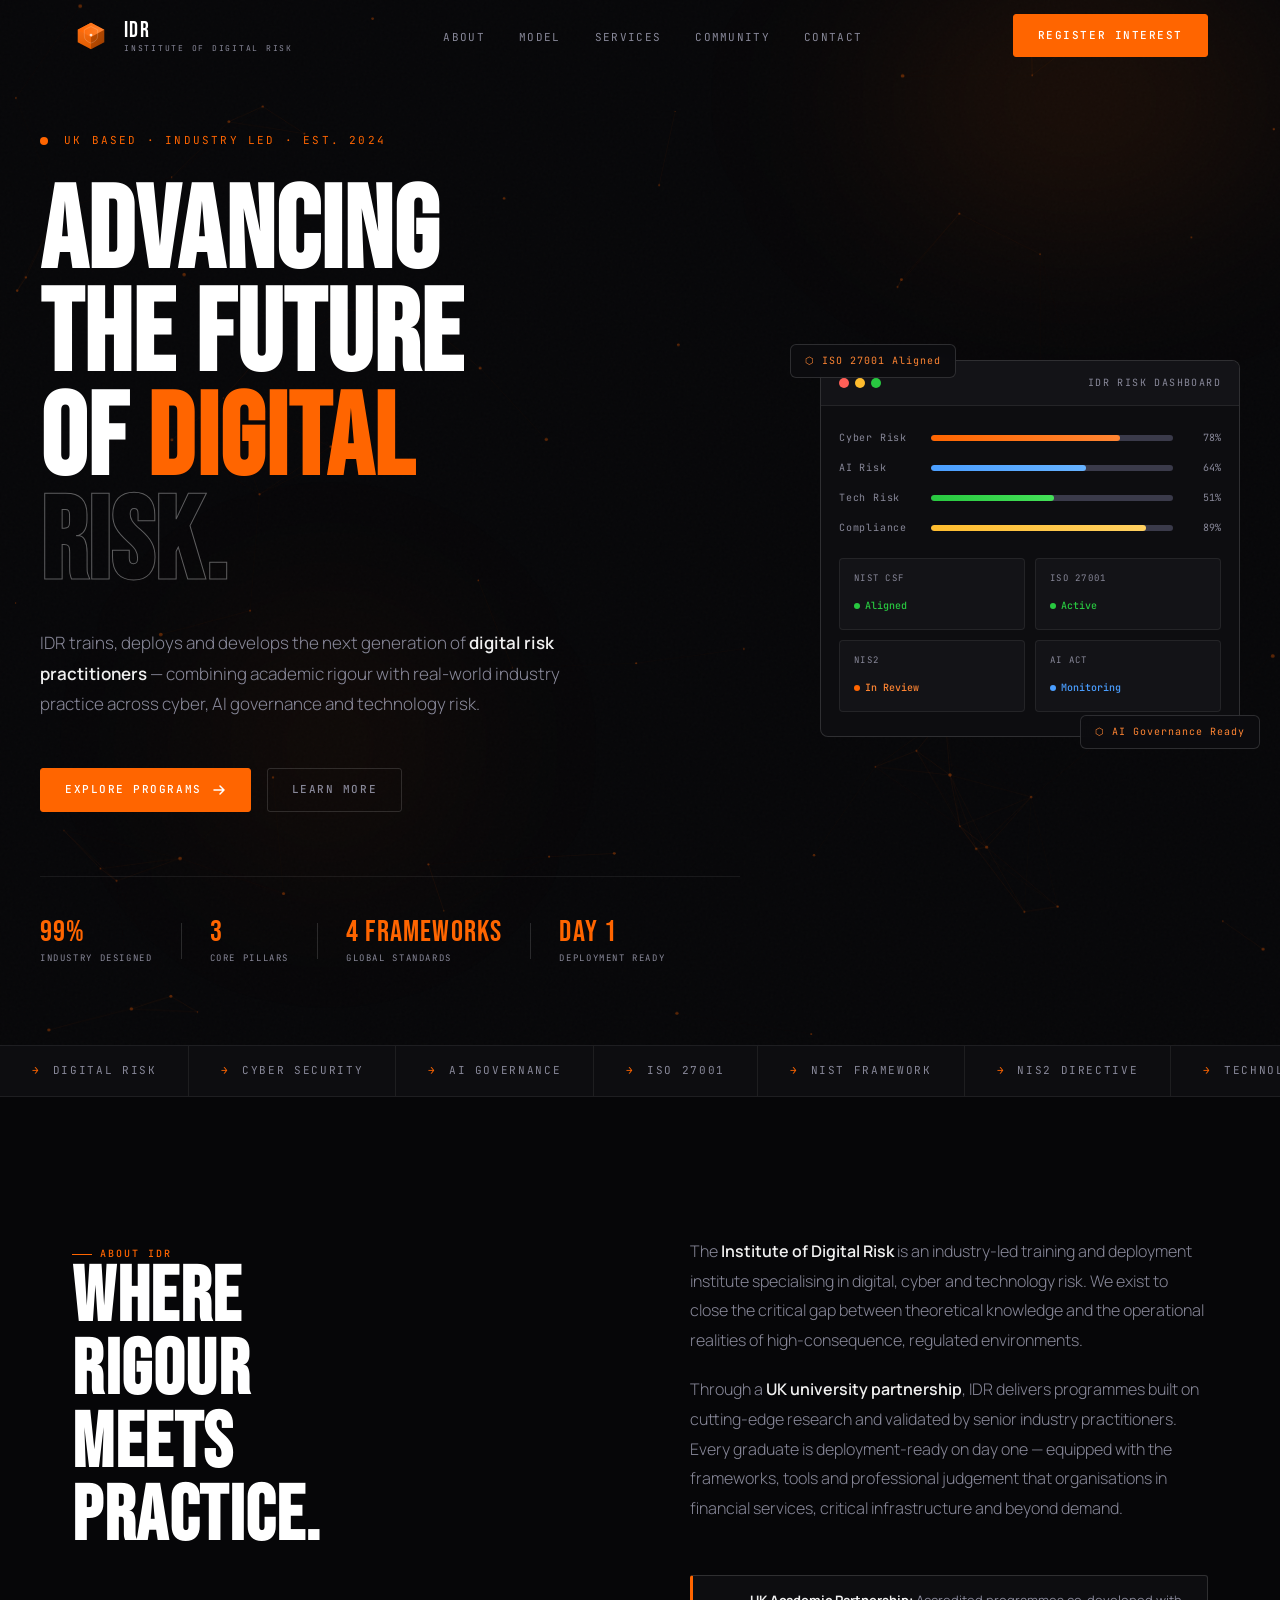
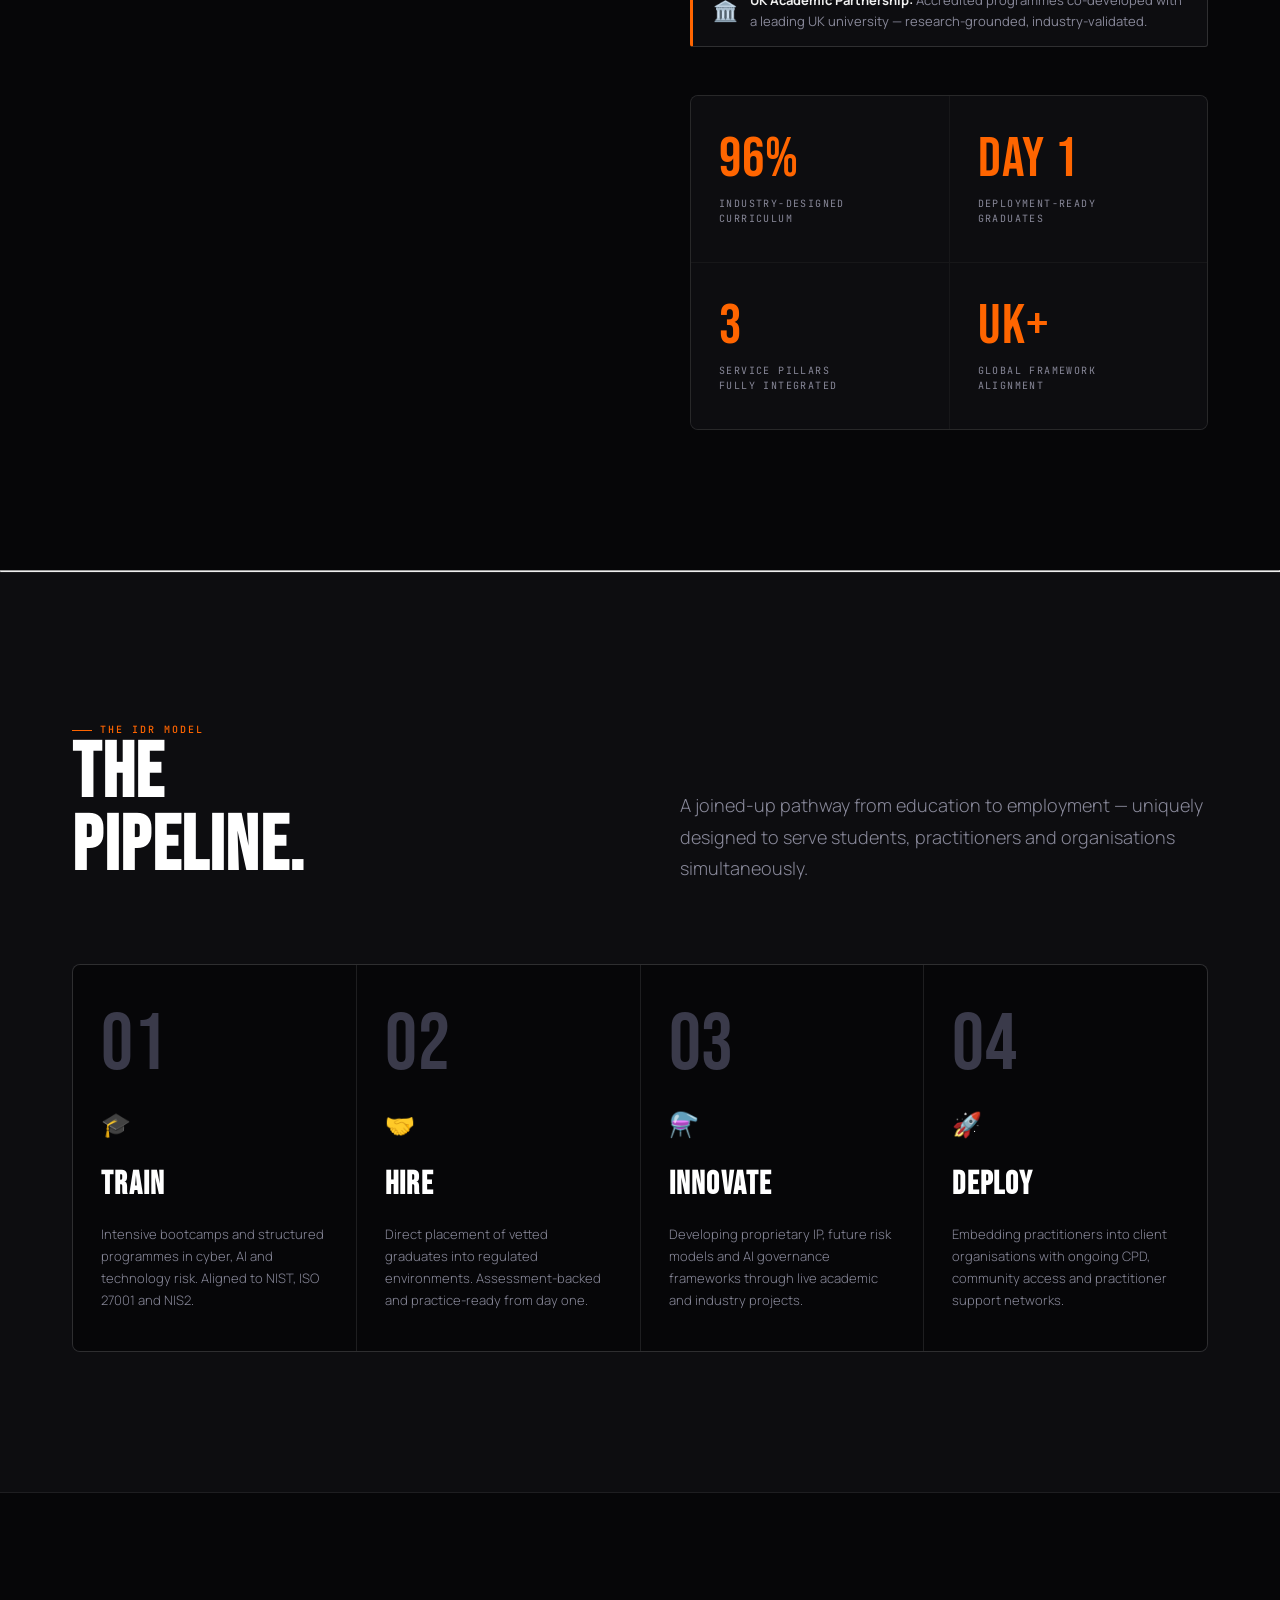
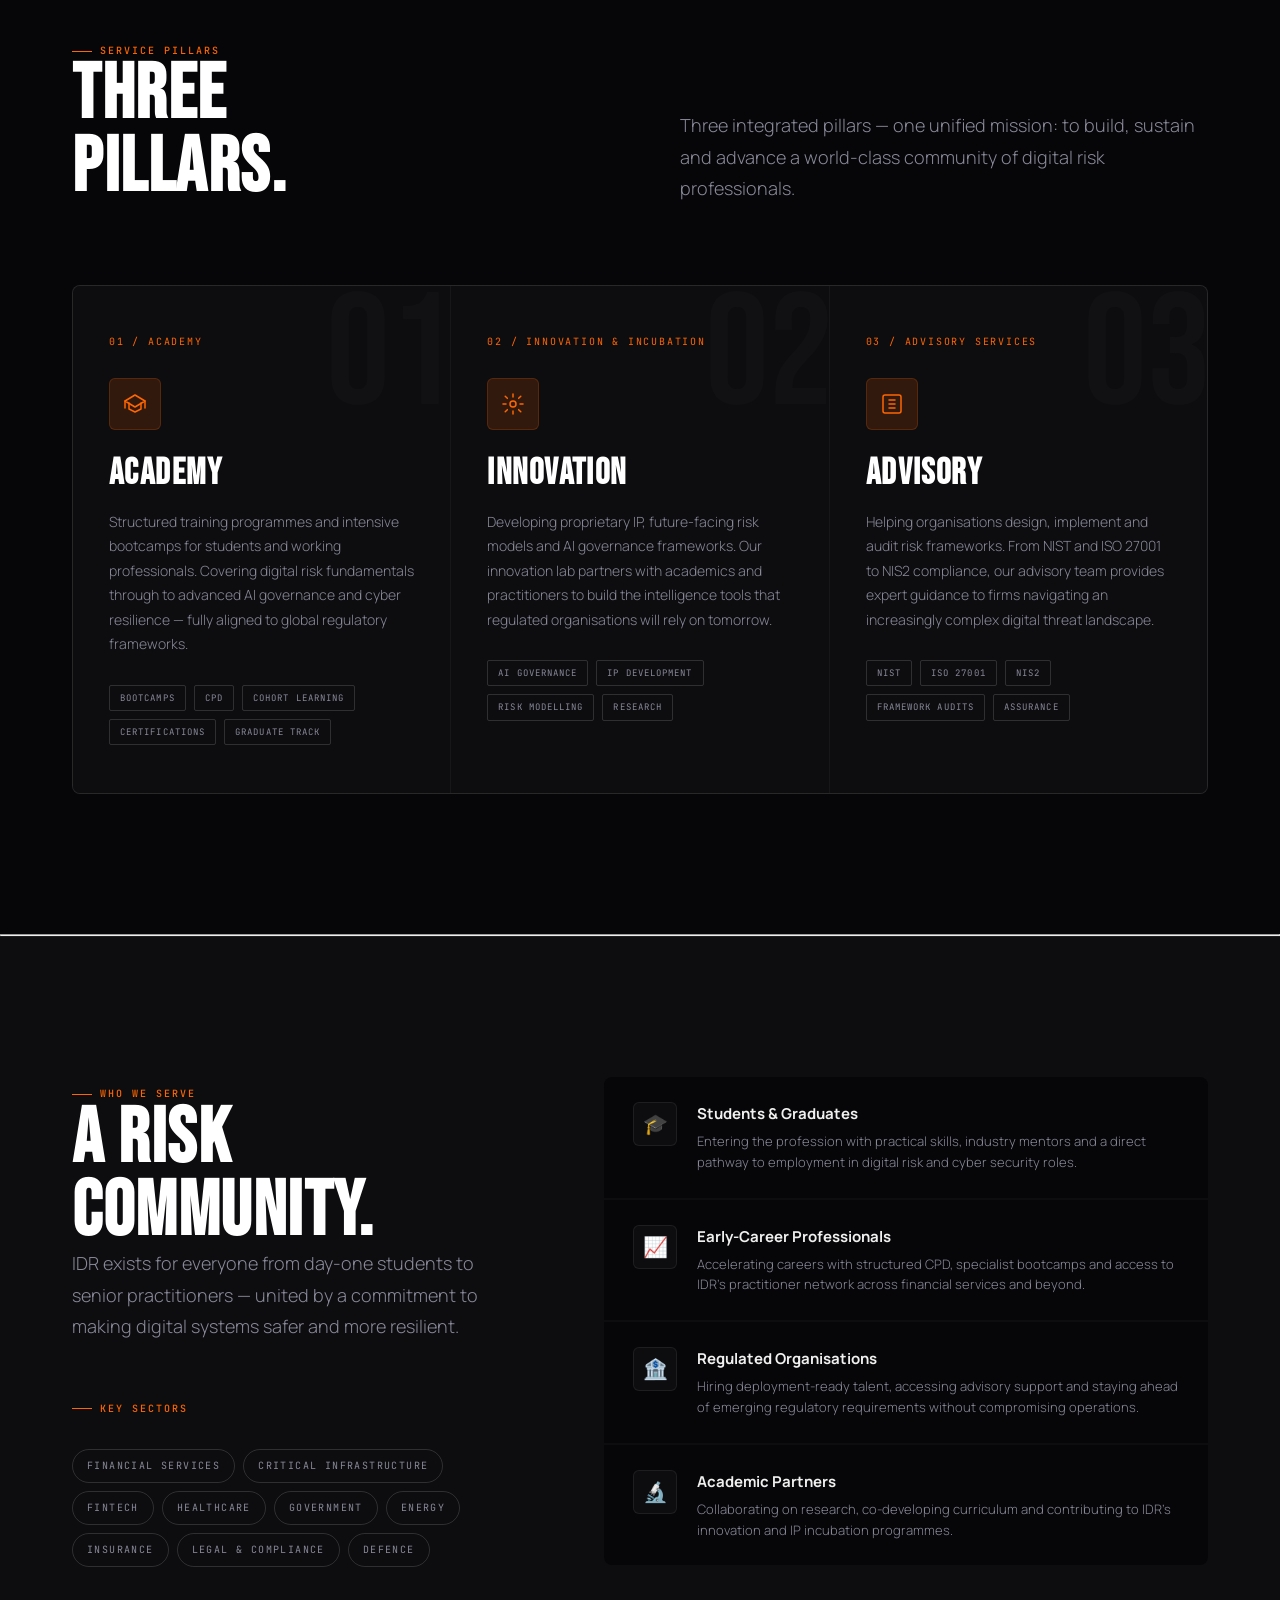
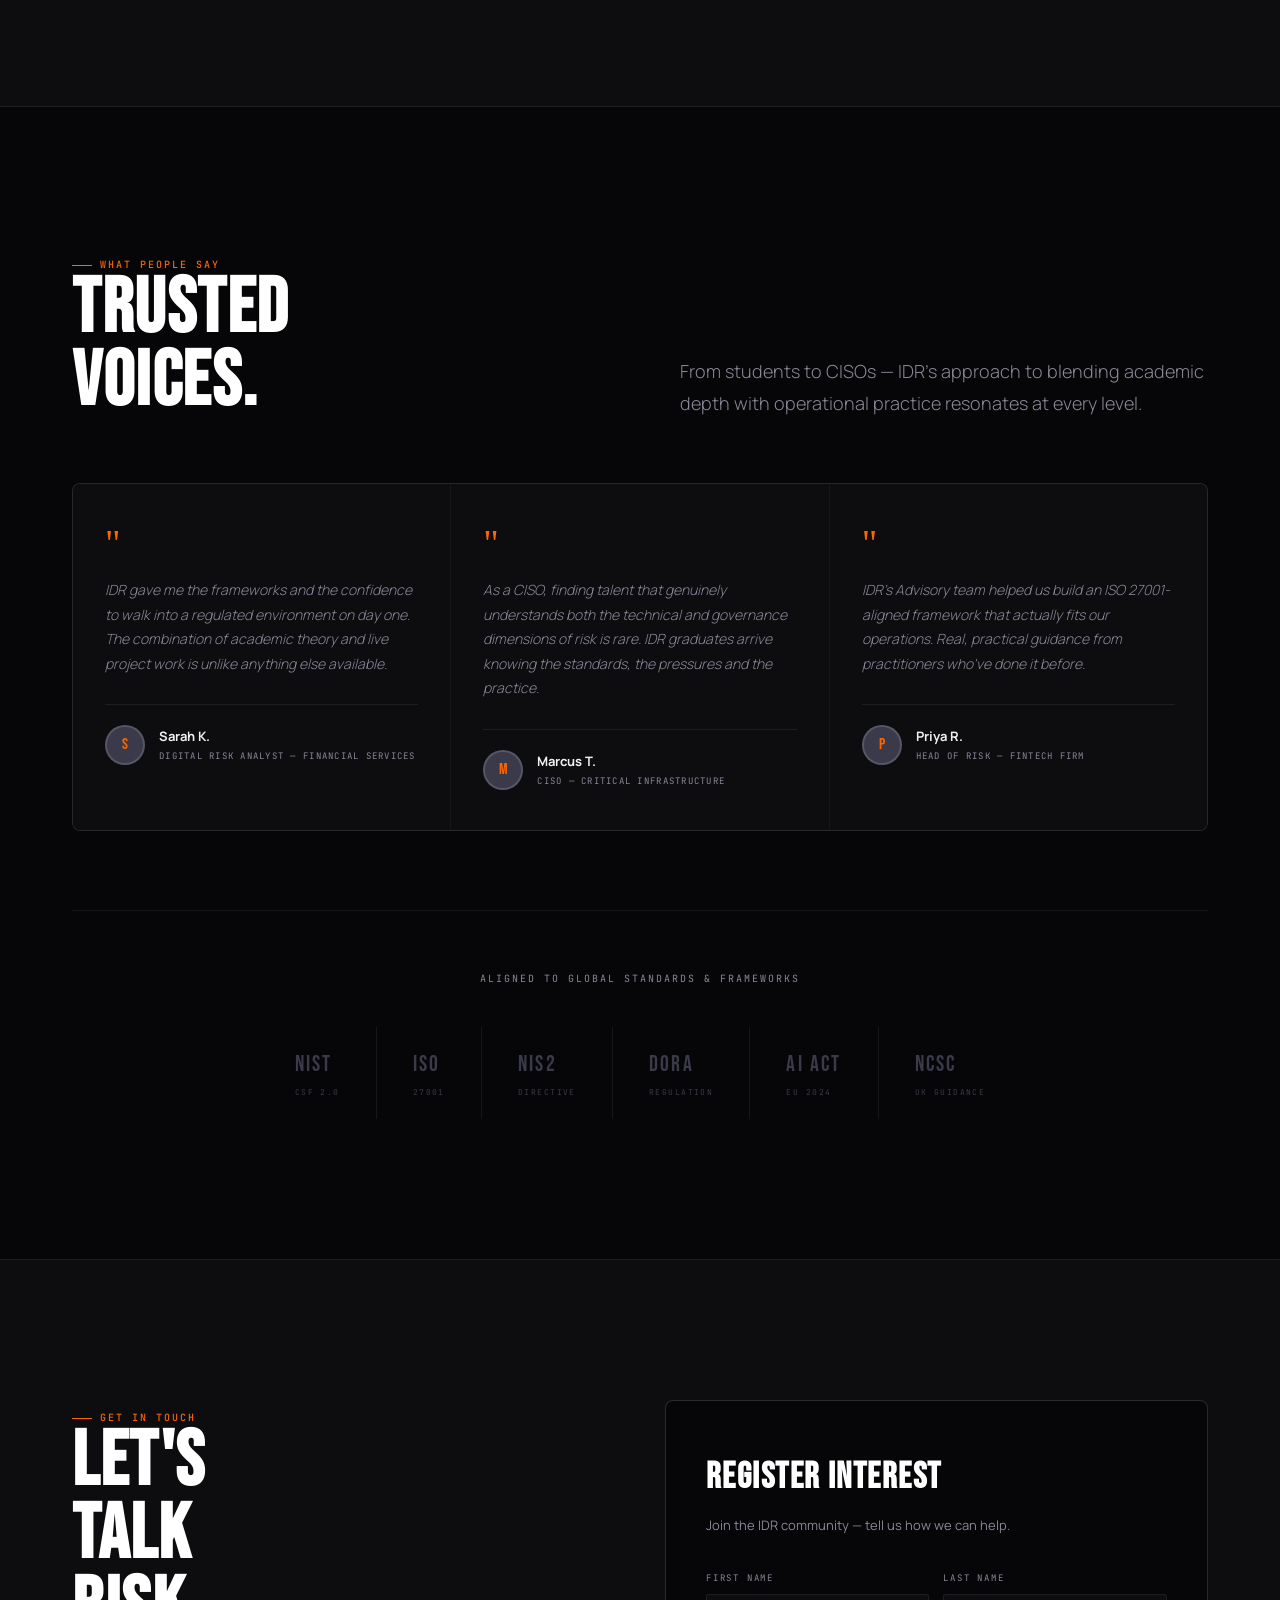
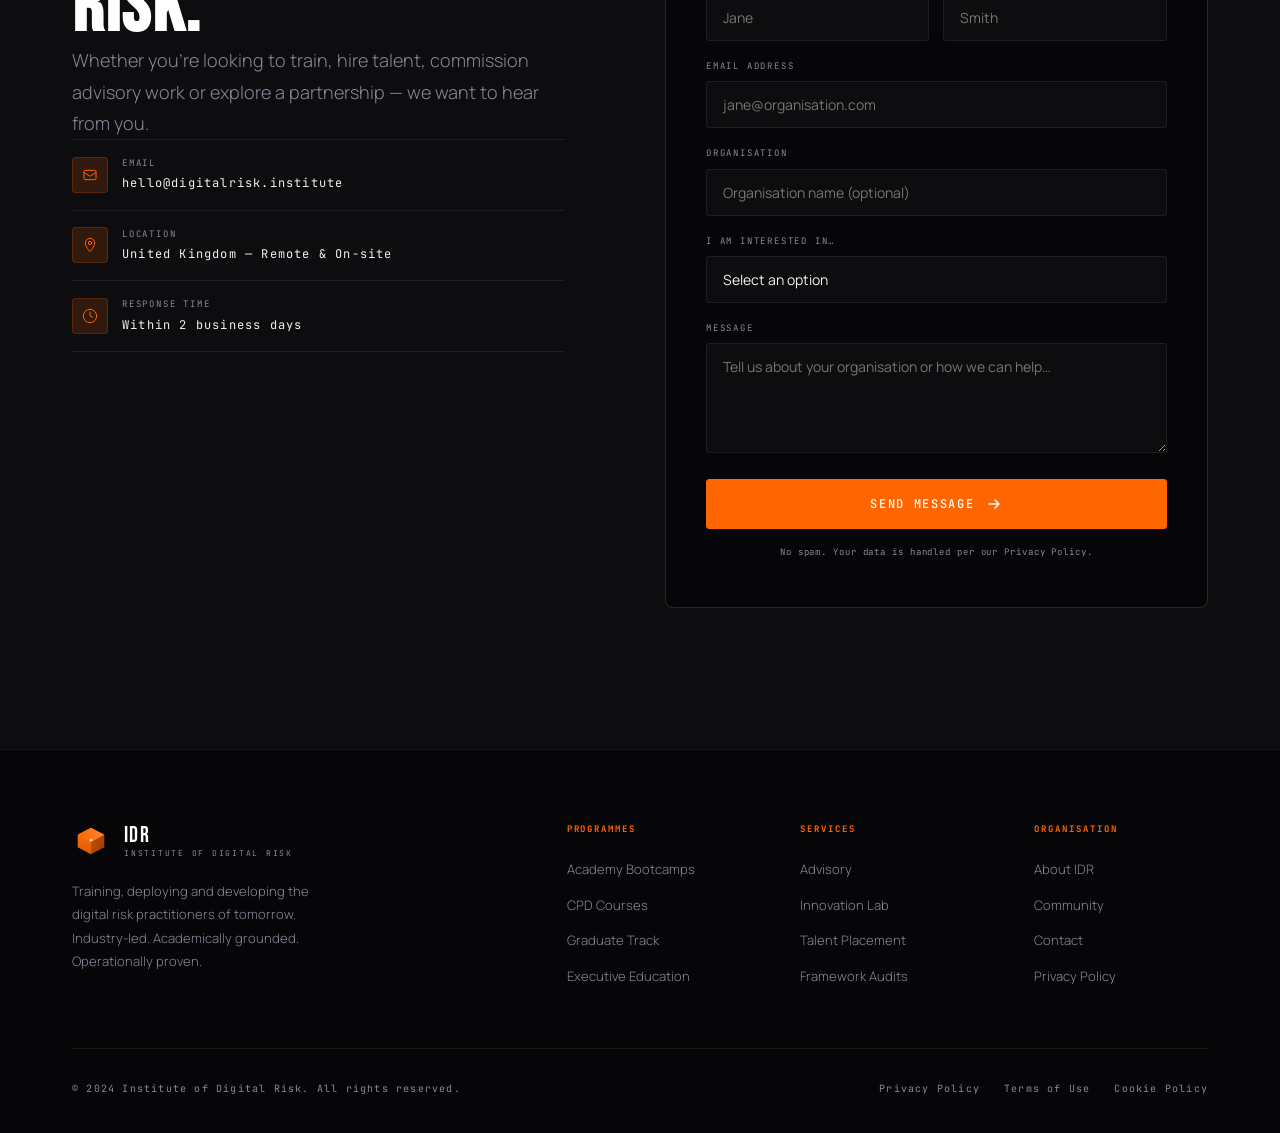
==== index.html @ ba5369f7 "modular product" ====
<!DOCTYPE html>
<html lang="en">
<head>
  <meta charset="UTF-8"/>
  <meta name="viewport" content="width=device-width, initial-scale=1.0"/>
  <meta name="description" content="Institute of Digital Risk — training, deploying and developing the next generation of digital risk practitioners across cyber, AI and technology risk."/>

  <!-- Favicons -->
  <link rel="icon" type="image/x-icon" href="/images/favicon.ico"/>
  <link rel="icon" type="image/png" sizes="32x32" href="/images/favicon-32.png"/>
  <link rel="apple-touch-icon" sizes="256x256" href="/images/favicon-256.png"/>
  <meta name="theme-color" content="#ff6500"/>

  <title>Institute of Digital Risk | IDR</title>

  <!-- Fonts -->
  <link rel="preconnect" href="https://fonts.googleapis.com"/>
  <link rel="preconnect" href="https://fonts.gstatic.com" crossorigin/>
  <link href="https://fonts.googleapis.com/css2?family=Bebas+Neue&family=Manrope:wght@300;400;500;600;700;800&family=JetBrains+Mono:wght@400;500&display=swap" rel="stylesheet"/>

  <!-- Stylesheet -->
  <link rel="stylesheet" href="/css/style.css"/>
</head>

<body>

  <!-- Custom cursor -->
  <div id="cursor" aria-hidden="true"></div>
  <div id="cursor-ring" aria-hidden="true"></div>

  <!-- ============================================================
       NAVIGATION
  ============================================================ -->
  <nav id="navbar" role="navigation" aria-label="Main navigation">
    <div class="wrap nav-inner">

      <a href="#hero" class="nav-logo" aria-label="IDR Home">
        <div class="nav-logo-mark">
          <svg viewBox="0 0 80 80" fill="none" xmlns="http://www.w3.org/2000/svg" aria-hidden="true">
            <defs>
              <linearGradient id="lg1" x1="0" y1="0" x2="1" y2="0">
                <stop offset="0%" stop-color="#ff6500"/><stop offset="100%" stop-color="#ff8533"/>
              </linearGradient>
              <linearGradient id="lg2" x1="0" y1="0" x2="1" y2="1">
                <stop offset="0%" stop-color="#cc5200"/><stop offset="100%" stop-color="#993d00"/>
              </linearGradient>
              <linearGradient id="lg3" x1="0" y1="0" x2="0" y2="1">
                <stop offset="0%" stop-color="#ff7219"/><stop offset="100%" stop-color="#e05c00"/>
              </linearGradient>
            </defs>
            <polygon points="40,12 12,27 12,53 40,68 40,42" fill="url(#lg3)"/>
            <polygon points="40,12 68,27 68,53 40,68 40,42" fill="url(#lg2)"/>
            <polygon points="40,12 12,27 40,42 68,27" fill="url(#lg1)"/>
            <path d="M40 20 L54 27 L54 40 Q54 50 40 55 Q26 50 26 40 L26 27 Z" fill="none" stroke="rgba(255,255,255,0.25)" stroke-width="1.5"/>
            <circle cx="40" cy="38" r="3" fill="white" opacity="0.8"/>
          </svg>
        </div>
        <div class="nav-logo-text">
          <span class="logo-abbr">IDR</span>
          <span class="logo-full">Institute of Digital Risk</span>
        </div>
      </a>

      <ul class="nav-links" role="list">
        <li><a href="#about"     class="nav-link">About</a></li>
        <li><a href="#pipeline"  class="nav-link">Model</a></li>
        <li><a href="#services"  class="nav-link">Services</a></li>
        <li><a href="#community" class="nav-link">Community</a></li>
        <li><a href="#contact"   class="nav-link">Contact</a></li>
      </ul>

      <div class="nav-cta-wrap">
        <a href="#contact" class="btn btn-primary">Register Interest</a>
      </div>

      <button class="hamburger" id="hamburger" aria-label="Toggle menu" aria-expanded="false">
        <span></span><span></span><span></span>
      </button>
    </div>
  </nav>

  <!-- Mobile nav -->
  <nav class="mobile-nav" id="mobileNav" aria-label="Mobile navigation">
    <a href="#about"     class="mobile-nav-link" data-mobile-link>About</a>
    <a href="#pipeline"  class="mobile-nav-link" data-mobile-link>Model</a>
    <a href="#services"  class="mobile-nav-link" data-mobile-link>Services</a>
    <a href="#community" class="mobile-nav-link" data-mobile-link>Community</a>
    <a href="#contact"   class="mobile-nav-link" data-mobile-link>Contact</a>
    <div class="mobile-nav-bottom">
      <a href="#contact" class="btn btn-primary" data-mobile-link>Register Interest →</a>
    </div>
  </nav>

  <!-- ============================================================
       MAIN CONTENT
  ============================================================ -->
  <main>

    <!-- HERO -->
    <section id="hero" aria-label="Hero">
      <canvas id="hero-canvas" aria-hidden="true"></canvas>
      <div class="hero-glow hero-glow-1" aria-hidden="true"></div>
      <div class="hero-glow hero-glow-2" aria-hidden="true"></div>

      <div class="wrap hero-inner">

        <div class="hero-copy">
          <div class="hero-eyebrow">
            <span class="eyebrow-dot" aria-hidden="true"></span>
            <span class="eyebrow-text">UK Based · Industry Led · Est. 2024</span>
          </div>

          <h1 class="hero-headline">
            <span id="scramble-text">ADVANCING</span><br/>
            THE FUTURE<br/>
            OF <span class="accent">DIGITAL</span><br/>
            <span class="outline">RISK.</span>
          </h1>

          <p class="hero-sub">
            IDR trains, deploys and develops the next generation of
            <strong>digital risk practitioners</strong> — combining academic rigour
            with real-world industry practice across cyber, AI governance and technology risk.
          </p>

          <div class="hero-actions">
            <a href="#services" class="btn btn-primary">
              Explore Programs
              <svg width="14" height="14" viewBox="0 0 14 14" fill="none" aria-hidden="true">
                <path d="M2 7h10M8 3l4 4-4 4" stroke="currentColor" stroke-width="1.5" stroke-linecap="round" stroke-linejoin="round"/>
              </svg>
            </a>
            <a href="#about" class="btn btn-ghost">Learn More</a>
          </div>

          <div class="hero-trust" aria-label="Key facts">
            <div class="trust-item">
              <span class="trust-val" data-count-to="100" data-count-suffix="%">0%</span>
              <span class="trust-label">Industry Designed</span>
            </div>
            <div class="trust-sep" aria-hidden="true"></div>
            <div class="trust-item">
              <span class="trust-val" data-count-to="3" data-count-suffix="">0</span>
              <span class="trust-label">Core Pillars</span>
            </div>
            <div class="trust-sep" aria-hidden="true"></div>
            <div class="trust-item">
              <span class="trust-val" data-count-to="4" data-count-suffix=" Frameworks">0</span>
              <span class="trust-label">Global Standards</span>
            </div>
            <div class="trust-sep" aria-hidden="true"></div>
            <div class="trust-item">
              <span class="trust-val">Day 1</span>
              <span class="trust-label">Deployment Ready</span>
            </div>
          </div>
        </div>

        <div class="hero-visual" aria-hidden="true">
          <div class="vis-chip vis-chip-1">⬡ ISO 27001 Aligned</div>
          <div class="vis-chip vis-chip-2">⬡ AI Governance Ready</div>

          <div class="risk-card">
            <div class="risk-card-header">
              <div class="risk-card-dots">
                <span class="rcd-1"></span><span class="rcd-2"></span><span class="rcd-3"></span>
              </div>
              <span class="risk-card-label">IDR Risk Dashboard</span>
            </div>
            <div class="risk-card-body">
              <div class="gauge-row">
                <span class="gauge-label">Cyber Risk</span>
                <div class="gauge-track"><div class="gauge-fill" data-width="78" style="background:linear-gradient(90deg,#ff6500,#ff8533)"></div></div>
                <span class="gauge-val">78%</span>
              </div>
              <div class="gauge-row">
                <span class="gauge-label">AI Risk</span>
                <div class="gauge-track"><div class="gauge-fill" data-width="64" style="background:linear-gradient(90deg,#4a9eff,#66b2ff)"></div></div>
                <span class="gauge-val">64%</span>
              </div>
              <div class="gauge-row">
                <span class="gauge-label">Tech Risk</span>
                <div class="gauge-track"><div class="gauge-fill" data-width="51" style="background:linear-gradient(90deg,#28c840,#44e058)"></div></div>
                <span class="gauge-val">51%</span>
              </div>
              <div class="gauge-row">
                <span class="gauge-label">Compliance</span>
                <div class="gauge-track"><div class="gauge-fill" data-width="89" style="background:linear-gradient(90deg,#febc2e,#ffd060)"></div></div>
                <span class="gauge-val">89%</span>
              </div>
              <div class="status-grid">
                <div class="status-item"><div class="status-name">NIST CSF</div><span class="status-badge s-green"><span class="dot"></span>Aligned</span></div>
                <div class="status-item"><div class="status-name">ISO 27001</div><span class="status-badge s-green"><span class="dot"></span>Active</span></div>
                <div class="status-item"><div class="status-name">NIS2</div><span class="status-badge s-orange"><span class="dot"></span>In Review</span></div>
                <div class="status-item"><div class="status-name">AI Act</div><span class="status-badge s-blue"><span class="dot"></span>Monitoring</span></div>
              </div>
            </div>
          </div>
        </div>

      </div>
    </section>

    <!-- TICKER -->
    <div class="ticker-section" aria-hidden="true">
      <div class="ticker-track">
        <span class="ticker-item"><span>→</span>Digital Risk</span>
        <span class="ticker-item"><span>→</span>Cyber Security</span>
        <span class="ticker-item"><span>→</span>AI Governance</span>
        <span class="ticker-item"><span>→</span>ISO 27001</span>
        <span class="ticker-item"><span>→</span>NIST Framework</span>
        <span class="ticker-item"><span>→</span>NIS2 Directive</span>
        <span class="ticker-item"><span>→</span>Technology Risk</span>
        <span class="ticker-item"><span>→</span>Industry Training</span>
        <span class="ticker-item"><span>→</span>Risk Deployment</span>
        <span class="ticker-item"><span>→</span>UK University Partner</span>
        <span class="ticker-item"><span>→</span>Digital Risk</span>
        <span class="ticker-item"><span>→</span>Cyber Security</span>
        <span class="ticker-item"><span>→</span>AI Governance</span>
        <span class="ticker-item"><span>→</span>ISO 27001</span>
        <span class="ticker-item"><span>→</span>NIST Framework</span>
        <span class="ticker-item"><span>→</span>NIS2 Directive</span>
        <span class="ticker-item"><span>→</span>Technology Risk</span>
        <span class="ticker-item"><span>→</span>Industry Training</span>
        <span class="ticker-item"><span>→</span>Risk Deployment</span>
        <span class="ticker-item"><span>→</span>UK University Partner</span>
      </div>
    </div>

    <!-- ABOUT -->
    <section id="about" aria-labelledby="about-title">
      <div class="wrap">
        <div class="about-grid">
          <div class="about-left">
            <span class="label-tag" data-reveal>About IDR</span>
            <h2 class="section-title" id="about-title" data-reveal data-delay="1">
              WHERE<br/>RIGOUR<br/>MEETS<br/>PRACTICE.
            </h2>
          </div>
          <div class="about-right" data-reveal data-delay="2">
            <div class="about-body">
              <p>The <strong>Institute of Digital Risk</strong> is an industry-led training and deployment institute specialising in digital, cyber and technology risk. We exist to close the critical gap between theoretical knowledge and the operational realities of high-consequence, regulated environments.</p>
              <p>Through a <strong>UK university partnership</strong>, IDR delivers programmes built on cutting-edge research and validated by senior industry practitioners. Every graduate is deployment-ready on day one — equipped with the frameworks, tools and professional judgement that organisations in financial services, critical infrastructure and beyond demand.</p>
            </div>
            <div class="about-badge" data-reveal data-delay="3">
              <span class="badge-icon" aria-hidden="true">🏛️</span>
              <p><strong>UK Academic Partnership:</strong> Accredited programmes co-developed with a leading UK university — research-grounded, industry-validated.</p>
            </div>
            <div class="stat-grid" style="margin-top:48px" data-reveal data-delay="3">
              <div class="stat-cell">
                <div class="stat-num" data-count-to="100" data-count-suffix="%">0%</div>
                <div class="stat-desc">Industry-designed<br/>curriculum</div>
              </div>
              <div class="stat-cell">
                <div class="stat-num">Day 1</div>
                <div class="stat-desc">Deployment-ready<br/>graduates</div>
              </div>
              <div class="stat-cell">
                <div class="stat-num" data-count-to="3" data-count-suffix="">0</div>
                <div class="stat-desc">Service pillars<br/>fully integrated</div>
              </div>
              <div class="stat-cell">
                <div class="stat-num">UK+</div>
                <div class="stat-desc">Global framework<br/>alignment</div>
              </div>
            </div>
          </div>
        </div>
      </div>
    </section>

    <hr class="divider"/>

    <!-- PIPELINE -->
    <section id="pipeline" aria-labelledby="pipeline-title">
      <div class="wrap">
        <div class="pipeline-header">
          <div>
            <span class="label-tag" data-reveal>The IDR Model</span>
            <h2 class="section-title" id="pipeline-title" data-reveal data-delay="1">THE<br/>PIPELINE.</h2>
          </div>
          <div data-reveal data-delay="2">
            <p class="body-lg">A joined-up pathway from education to employment — uniquely designed to serve students, practitioners and organisations simultaneously.</p>
          </div>
        </div>
        <div class="pipeline-steps" data-reveal>
          <div class="pipeline-step">
            <div class="pipeline-step-num">01</div>
            <div class="pipeline-step-icon" aria-hidden="true">🎓</div>
            <h3>Train</h3>
            <p>Intensive bootcamps and structured programmes in cyber, AI and technology risk. Aligned to NIST, ISO 27001 and NIS2.</p>
            <div class="pipeline-step-bar" aria-hidden="true"></div>
          </div>
          <div class="pipeline-step">
            <div class="pipeline-step-num">02</div>
            <div class="pipeline-step-icon" aria-hidden="true">🤝</div>
            <h3>Hire</h3>
            <p>Direct placement of vetted graduates into regulated environments. Assessment-backed and practice-ready from day one.</p>
            <div class="pipeline-step-bar" aria-hidden="true"></div>
          </div>
          <div class="pipeline-step">
            <div class="pipeline-step-num">03</div>
            <div class="pipeline-step-icon" aria-hidden="true">⚗️</div>
            <h3>Innovate</h3>
            <p>Developing proprietary IP, future risk models and AI governance frameworks through live academic and industry projects.</p>
            <div class="pipeline-step-bar" aria-hidden="true"></div>
          </div>
          <div class="pipeline-step">
            <div class="pipeline-step-num">04</div>
            <div class="pipeline-step-icon" aria-hidden="true">🚀</div>
            <h3>Deploy</h3>
            <p>Embedding practitioners into client organisations with ongoing CPD, community access and practitioner support networks.</p>
            <div class="pipeline-step-bar" aria-hidden="true"></div>
          </div>
        </div>
      </div>
    </section>

    <!-- SERVICES -->
    <section id="services" aria-labelledby="services-title">
      <div class="wrap">
        <div class="services-intro">
          <div>
            <span class="label-tag" data-reveal>Service Pillars</span>
            <h2 class="section-title" id="services-title" data-reveal data-delay="1">THREE<br/>PILLARS.</h2>
          </div>
          <div data-reveal data-delay="2">
            <p class="body-lg">Three integrated pillars — one unified mission: to build, sustain and advance a world-class community of digital risk professionals.</p>
          </div>
        </div>
        <div class="services-grid" data-reveal data-delay="1">
          <article class="service-card">
            <div class="card-watermark" aria-hidden="true">01</div>
            <div class="card-tag">01 / Academy</div>
            <div class="card-icon-wrap">
              <svg viewBox="0 0 24 24" fill="none" stroke-width="1.5" stroke-linecap="round" stroke-linejoin="round" aria-hidden="true">
                <path d="M12 3L2 9l10 6 10-6-10-6z"/><path d="M2 9v7"/><path d="M22 9v7"/><path d="M6 11v6l6 3 6-3v-6"/>
              </svg>
            </div>
            <h3>Academy</h3>
            <p>Structured training programmes and intensive bootcamps for students and working professionals. Covering digital risk fundamentals through to advanced AI governance and cyber resilience — fully aligned to global regulatory frameworks.</p>
            <div class="card-pills">
              <span class="pill">Bootcamps</span><span class="pill">CPD</span>
              <span class="pill">Cohort Learning</span><span class="pill">Certifications</span>
              <span class="pill">Graduate Track</span>
            </div>
          </article>

          <article class="service-card">
            <div class="card-watermark" aria-hidden="true">02</div>
            <div class="card-tag">02 / Innovation &amp; Incubation</div>
            <div class="card-icon-wrap">
              <svg viewBox="0 0 24 24" fill="none" stroke-width="1.5" stroke-linecap="round" stroke-linejoin="round" aria-hidden="true">
                <circle cx="12" cy="12" r="3"/><path d="M12 2v3M12 19v3M2 12h3M19 12h3M4.22 4.22l2.12 2.12M17.66 17.66l2.12 2.12M4.22 19.78l2.12-2.12M17.66 6.34l2.12-2.12"/>
              </svg>
            </div>
            <h3>Innovation</h3>
            <p>Developing proprietary IP, future-facing risk models and AI governance frameworks. Our innovation lab partners with academics and practitioners to build the intelligence tools that regulated organisations will rely on tomorrow.</p>
            <div class="card-pills">
              <span class="pill">AI Governance</span><span class="pill">IP Development</span>
              <span class="pill">Risk Modelling</span><span class="pill">Research</span>
            </div>
          </article>

          <article class="service-card">
            <div class="card-watermark" aria-hidden="true">03</div>
            <div class="card-tag">03 / Advisory Services</div>
            <div class="card-icon-wrap">
              <svg viewBox="0 0 24 24" fill="none" stroke-width="1.5" stroke-linecap="round" stroke-linejoin="round" aria-hidden="true">
                <path d="M9 12h6M9 16h6M9 8h6M5 3h14a2 2 0 012 2v14a2 2 0 01-2 2H5a2 2 0 01-2-2V5a2 2 0 012-2z"/>
              </svg>
            </div>
            <h3>Advisory</h3>
            <p>Helping organisations design, implement and audit risk frameworks. From NIST and ISO 27001 to NIS2 compliance, our advisory team provides expert guidance to firms navigating an increasingly complex digital threat landscape.</p>
            <div class="card-pills">
              <span class="pill">NIST</span><span class="pill">ISO 27001</span>
              <span class="pill">NIS2</span><span class="pill">Framework Audits</span>
              <span class="pill">Assurance</span>
            </div>
          </article>
        </div>
      </div>
    </section>

    <hr class="divider"/>

    <!-- COMMUNITY -->
    <section id="community" aria-labelledby="community-title">
      <div class="wrap">
        <div class="community-grid">
          <div class="community-left">
            <span class="label-tag" data-reveal>Who We Serve</span>
            <h2 class="section-title" id="community-title" data-reveal data-delay="1">A RISK<br/>COMMUNITY.</h2>
            <p class="body-lg" data-reveal data-delay="2">IDR exists for everyone from day-one students to senior practitioners — united by a commitment to making digital systems safer and more resilient.</p>
            <div style="margin-top:48px" data-reveal data-delay="3">
              <span class="label-tag" style="margin-bottom:16px;display:inline-flex">Key Sectors</span>
              <div class="sectors-wrap" style="margin-top:16px">
                <span class="sector-tag">Financial Services</span>
                <span class="sector-tag">Critical Infrastructure</span>
                <span class="sector-tag">Fintech</span>
                <span class="sector-tag">Healthcare</span>
                <span class="sector-tag">Government</span>
                <span class="sector-tag">Energy</span>
                <span class="sector-tag">Insurance</span>
                <span class="sector-tag">Legal &amp; Compliance</span>
                <span class="sector-tag">Defence</span>
              </div>
            </div>
          </div>
          <ul class="audience-stack" data-reveal data-delay="2" role="list">
            <li class="audience-card">
              <div class="aud-icon" aria-hidden="true">🎓</div>
              <div><div class="aud-title">Students &amp; Graduates</div><p class="aud-desc">Entering the profession with practical skills, industry mentors and a direct pathway to employment in digital risk and cyber security roles.</p></div>
            </li>
            <li class="audience-card">
              <div class="aud-icon" aria-hidden="true">📈</div>
              <div><div class="aud-title">Early-Career Professionals</div><p class="aud-desc">Accelerating careers with structured CPD, specialist bootcamps and access to IDR's practitioner network across financial services and beyond.</p></div>
            </li>
            <li class="audience-card">
              <div class="aud-icon" aria-hidden="true">🏦</div>
              <div><div class="aud-title">Regulated Organisations</div><p class="aud-desc">Hiring deployment-ready talent, accessing advisory support and staying ahead of emerging regulatory requirements without compromising operations.</p></div>
            </li>
            <li class="audience-card">
              <div class="aud-icon" aria-hidden="true">🔬</div>
              <div><div class="aud-title">Academic Partners</div><p class="aud-desc">Collaborating on research, co-developing curriculum and contributing to IDR's innovation and IP incubation programmes.</p></div>
            </li>
          </ul>
        </div>
      </div>
    </section>

    <!-- PROOF -->
    <section id="proof" aria-labelledby="proof-title">
      <div class="wrap">
        <div class="proof-header">
          <div>
            <span class="label-tag" data-reveal>What People Say</span>
            <h2 class="section-title" id="proof-title" data-reveal data-delay="1">TRUSTED<br/>VOICES.</h2>
          </div>
          <div data-reveal data-delay="2">
            <p class="body-lg">From students to CISOs — IDR's approach to blending academic depth with operational practice resonates at every level.</p>
          </div>
        </div>
        <div class="testimonials" data-reveal data-delay="1">
          <div class="testimonial">
            <div class="testimonial-quote" aria-hidden="true">"</div>
            <p class="testimonial-text">IDR gave me the frameworks and the confidence to walk into a regulated environment on day one. The combination of academic theory and live project work is unlike anything else available.</p>
            <div class="testimonial-author">
              <div class="author-avatar" aria-hidden="true">S</div>
              <div><div class="author-name">Sarah K.</div><div class="author-role">Digital Risk Analyst — Financial Services</div></div>
            </div>
          </div>
          <div class="testimonial">
            <div class="testimonial-quote" aria-hidden="true">"</div>
            <p class="testimonial-text">As a CISO, finding talent that genuinely understands both the technical and governance dimensions of risk is rare. IDR graduates arrive knowing the standards, the pressures and the practice.</p>
            <div class="testimonial-author">
              <div class="author-avatar" aria-hidden="true">M</div>
              <div><div class="author-name">Marcus T.</div><div class="author-role">CISO — Critical Infrastructure</div></div>
            </div>
          </div>
          <div class="testimonial">
            <div class="testimonial-quote" aria-hidden="true">"</div>
            <p class="testimonial-text">IDR's Advisory team helped us build an ISO 27001-aligned framework that actually fits our operations. Real, practical guidance from practitioners who've done it before.</p>
            <div class="testimonial-author">
              <div class="author-avatar" aria-hidden="true">P</div>
              <div><div class="author-name">Priya R.</div><div class="author-role">Head of Risk — Fintech Firm</div></div>
            </div>
          </div>
        </div>
        <div class="frameworks" data-reveal data-delay="2">
          <p class="frameworks-label">Aligned to global standards &amp; frameworks</p>
          <div class="frameworks-row">
            <div class="framework-item">NIST<span class="framework-sub">CSF 2.0</span></div>
            <div class="framework-item">ISO<span class="framework-sub">27001</span></div>
            <div class="framework-item">NIS2<span class="framework-sub">Directive</span></div>
            <div class="framework-item">DORA<span class="framework-sub">Regulation</span></div>
            <div class="framework-item">AI Act<span class="framework-sub">EU 2024</span></div>
            <div class="framework-item">NCSC<span class="framework-sub">UK Guidance</span></div>
          </div>
        </div>
      </div>
    </section>

    <!-- CONTACT -->
    <section id="contact" aria-labelledby="contact-title">
      <div class="wrap">
        <div class="contact-grid">
          <div class="contact-left">
            <span class="label-tag" data-reveal>Get in Touch</span>
            <h2 class="section-title" id="contact-title" data-reveal data-delay="1">LET'S<br/>TALK<br/>RISK.</h2>
            <p class="body-lg" data-reveal data-delay="2">Whether you're looking to train, hire talent, commission advisory work or explore a partnership — we want to hear from you.</p>
            <div data-reveal data-delay="3">
              <div class="contact-detail">
                <div class="contact-detail-icon">
                  <svg viewBox="0 0 24 24" fill="none" stroke-width="1.5" stroke-linecap="round" stroke-linejoin="round" aria-hidden="true"><path d="M3 8l7.89 5.26a2 2 0 002.22 0L21 8M5 19h14a2 2 0 002-2V7a2 2 0 00-2-2H5a2 2 0 00-2 2v10a2 2 0 002 2z"/></svg>
                </div>
                <div class="contact-detail-text"><strong>Email</strong><span>hello@digitalrisk.institute</span></div>
              </div>
              <div class="contact-detail">
                <div class="contact-detail-icon">
                  <svg viewBox="0 0 24 24" fill="none" stroke-width="1.5" stroke-linecap="round" stroke-linejoin="round" aria-hidden="true"><path d="M12 2C8.13 2 5 5.13 5 9c0 5.25 7 13 7 13s7-7.75 7-13c0-3.87-3.13-7-7-7z"/><circle cx="12" cy="9" r="2.5"/></svg>
                </div>
                <div class="contact-detail-text"><strong>Location</strong><span>United Kingdom — Remote &amp; On-site</span></div>
              </div>
              <div class="contact-detail">
                <div class="contact-detail-icon">
                  <svg viewBox="0 0 24 24" fill="none" stroke-width="1.5" stroke-linecap="round" stroke-linejoin="round" aria-hidden="true"><circle cx="12" cy="12" r="10"/><path d="M12 6v6l4 2"/></svg>
                </div>
                <div class="contact-detail-text"><strong>Response Time</strong><span>Within 2 business days</span></div>
              </div>
            </div>
          </div>

          <div class="form-wrap" data-reveal data-delay="2">
            <h3>Register Interest</h3>
            <p class="form-sub">Join the IDR community — tell us how we can help.</p>
            <form id="contactForm" novalidate>
              <div class="form-row">
                <div class="form-group">
                  <label for="fname">First Name</label>
                  <input type="text" id="fname" name="fname" placeholder="Jane" required autocomplete="given-name"/>
                </div>
                <div class="form-group">
                  <label for="lname">Last Name</label>
                  <input type="text" id="lname" name="lname" placeholder="Smith" required autocomplete="family-name"/>
                </div>
              </div>
              <div class="form-group">
                <label for="email">Email Address</label>
                <input type="email" id="email" name="email" placeholder="jane@organisation.com" required autocomplete="email"/>
              </div>
              <div class="form-group">
                <label for="org">Organisation</label>
                <input type="text" id="org" name="org" placeholder="Organisation name (optional)" autocomplete="organization"/>
              </div>
              <div class="form-group">
                <label for="interest">I am interested in…</label>
                <select id="interest" name="interest">
                  <option value="" disabled selected>Select an option</option>
                  <option value="academy">Academy / Training Programmes</option>
                  <option value="hiring">Hiring IDR Talent</option>
                  <option value="advisory">Advisory Services</option>
                  <option value="partnership">Academic / Industry Partnership</option>
                  <option value="innovation">Innovation &amp; Incubation</option>
                  <option value="other">Other</option>
                </select>
              </div>
              <div class="form-group">
                <label for="message">Message</label>
                <textarea id="message" name="message" placeholder="Tell us about your organisation or how we can help…"></textarea>
              </div>
              <button type="submit" class="form-submit">
                Send Message
                <svg class="arrow" width="16" height="16" viewBox="0 0 16 16" fill="none" aria-hidden="true">
                  <path d="M3 8h10M9 4l4 4-4 4" stroke="currentColor" stroke-width="1.5" stroke-linecap="round" stroke-linejoin="round"/>
                </svg>
              </button>
              <p class="form-note">No spam. Your data is handled per our Privacy Policy.</p>
            </form>
          </div>
        </div>
      </div>
    </section>

  </main>

  <!-- ============================================================
       FOOTER
  ============================================================ -->
  <footer>
    <div class="wrap">
      <div class="footer-grid">
        <div class="footer-brand">
          <a href="#hero" class="nav-logo" aria-label="IDR Home">
            <div class="nav-logo-mark">
              <svg viewBox="0 0 80 80" fill="none" xmlns="http://www.w3.org/2000/svg" aria-hidden="true">
                <defs>
                  <linearGradient id="flg1" x1="0" y1="0" x2="1" y2="0"><stop offset="0%" stop-color="#ff6500"/><stop offset="100%" stop-color="#ff8533"/></linearGradient>
                  <linearGradient id="flg2" x1="0" y1="0" x2="1" y2="1"><stop offset="0%" stop-color="#cc5200"/><stop offset="100%" stop-color="#993d00"/></linearGradient>
                  <linearGradient id="flg3" x1="0" y1="0" x2="0" y2="1"><stop offset="0%" stop-color="#ff7219"/><stop offset="100%" stop-color="#e05c00"/></linearGradient>
                </defs>
                <polygon points="40,12 12,27 12,53 40,68 40,42" fill="url(#flg3)"/>
                <polygon points="40,12 68,27 68,53 40,68 40,42" fill="url(#flg2)"/>
                <polygon points="40,12 12,27 40,42 68,27" fill="url(#flg1)"/>
                <circle cx="40" cy="38" r="3" fill="white" opacity="0.8"/>
              </svg>
            </div>
            <div class="nav-logo-text">
              <span class="logo-abbr">IDR</span>
              <span class="logo-full">Institute of Digital Risk</span>
            </div>
          </a>
          <p class="footer-brand-desc">Training, deploying and developing the digital risk practitioners of tomorrow. Industry-led. Academically grounded. Operationally proven.</p>
        </div>
        <div class="footer-col">
          <h4 class="footer-col-title">Programmes</h4>
          <ul><li><a href="#services">Academy Bootcamps</a></li><li><a href="#services">CPD Courses</a></li><li><a href="#services">Graduate Track</a></li><li><a href="#services">Executive Education</a></li></ul>
        </div>
        <div class="footer-col">
          <h4 class="footer-col-title">Services</h4>
          <ul><li><a href="#services">Advisory</a></li><li><a href="#services">Innovation Lab</a></li><li><a href="#services">Talent Placement</a></li><li><a href="#services">Framework Audits</a></li></ul>
        </div>
        <div class="footer-col">
          <h4 class="footer-col-title">Organisation</h4>
          <ul><li><a href="#about">About IDR</a></li><li><a href="#community">Community</a></li><li><a href="#contact">Contact</a></li><li><a href="#contact">Privacy Policy</a></li></ul>
        </div>
      </div>
      <div class="footer-bottom">
        <p class="footer-copy">© 2024 Institute of Digital Risk. All rights reserved.</p>
        <div class="footer-legal">
          <a href="#contact">Privacy Policy</a>
          <a href="#contact">Terms of Use</a>
          <a href="#contact">Cookie Policy</a>
        </div>
      </div>
    </div>
  </footer>

  <!-- JavaScript — loaded last for performance -->
  <script src="/js/main.js"></script>

</body>
</html>
---- css/style.css ----
/* ================================================================
   INSTITUTE OF DIGITAL RISK — style.css
   Author: IDR Front-end
   Structure:
     1. Tokens & Reset
     2. Base
     3. Utility
     4. Scroll Reveal
     5. Navigation
     6. Hero
     7. Ticker
     8. About
     9. Pipeline
    10. Services
    11. Community
    12. Proof / Testimonials
    13. Contact
    14. Footer
    15. Responsive
    16. Accessibility
================================================================ */

/* ── 1. TOKENS & RESET ──────────────────────────────────────── */
*, *::before, *::after { box-sizing: border-box; margin: 0; padding: 0; }
html { font-size: 16px; scroll-behavior: smooth; -webkit-font-smoothing: antialiased; }
img, svg { display: block; max-width: 100%; }
button, input, select, textarea { font-family: inherit; font-size: inherit; }
a { text-decoration: none; color: inherit; }
ul { list-style: none; }

:root {
  --c-bg:          #060608;
  --c-surface:     #0d0d10;
  --c-raised:      #131317;
  --c-border:      rgba(255,255,255,0.07);
  --c-border-hi:   rgba(255,255,255,0.14);
  --c-text:        #f0f0f0;
  --c-muted:       #888899;
  --c-faint:       #3a3a4a;
  --c-orange:      #ff6500;
  --c-orange-lt:   #ff8533;
  --c-orange-glow: rgba(255,101,0,0.15);
  --c-white:       #ffffff;

  --ff-display: 'Bebas Neue', sans-serif;
  --ff-body:    'Manrope', sans-serif;
  --ff-mono:    'JetBrains Mono', monospace;

  --nav-h:      72px;
  --wrap:       1200px;
  --section-y:  140px;
  --r:          3px;
}

/* ── 2. BASE ────────────────────────────────────────────────── */
body {
  font-family: var(--ff-body);
  background: var(--c-bg);
  color: var(--c-text);
  line-height: 1.6;
  overflow-x: hidden;
}

::-webkit-scrollbar { width: 4px; }
::-webkit-scrollbar-track { background: var(--c-bg); }
::-webkit-scrollbar-thumb { background: var(--c-orange); border-radius: 2px; }

/* ── 3. UTILITY ─────────────────────────────────────────────── */
.wrap { max-width: var(--wrap); margin: 0 auto; padding: 0 32px; }

.label-tag {
  display: inline-flex; align-items: center; gap: 8px;
  font-family: var(--ff-mono); font-size: 10px; font-weight: 500;
  letter-spacing: 0.2em; text-transform: uppercase; color: var(--c-orange);
}
.label-tag::before {
  content: ''; display: block; width: 20px; height: 1px; background: var(--c-orange);
}

.section-title {
  font-family: var(--ff-display);
  font-size: clamp(52px, 6vw, 96px);
  line-height: 0.95;
  letter-spacing: 0.02em;
  color: var(--c-white);
}

.body-lg {
  font-size: 18px; font-weight: 300;
  color: var(--c-muted); line-height: 1.75; max-width: 560px;
}

.divider { width: 100%; height: 1px; background: var(--c-border); margin: 0; }

/* ── 4. SCROLL REVEAL ───────────────────────────────────────── */
body.js-ready [data-reveal] {
  opacity: 0;
  transform: translateY(40px);
  transition: opacity 0.8s cubic-bezier(0.22,1,0.36,1),
              transform 0.8s cubic-bezier(0.22,1,0.36,1);
  will-change: opacity, transform;
}
body.js-ready [data-reveal="left"]  { transform: translateX(-40px); }
body.js-ready [data-reveal="right"] { transform: translateX(40px); }
body.js-ready [data-reveal="scale"] { transform: scale(0.92); opacity: 0; }
[data-reveal].is-visible {
  opacity: 1 !important; transform: none !important;
  transition: opacity 0.8s cubic-bezier(0.22,1,0.36,1),
              transform 0.8s cubic-bezier(0.22,1,0.36,1);
}

/* ── 5. CUSTOM CURSOR ───────────────────────────────────────── */
#cursor {
  position: fixed; top: 0; left: 0;
  width: 10px; height: 10px;
  margin-top: -5px; margin-left: -5px;
  background: var(--c-orange);
  border-radius: 50%;
  pointer-events: none;
  z-index: 9999; opacity: 0;
  will-change: left, top;
  transition: width 0.25s ease, height 0.25s ease,
              margin 0.25s ease, background 0.25s ease, opacity 0.3s ease;
}
#cursor-ring {
  position: fixed; top: 0; left: 0;
  width: 36px; height: 36px;
  margin-top: -18px; margin-left: -18px;
  border: 1.5px solid rgba(255,101,0,0.55);
  border-radius: 50%;
  pointer-events: none;
  z-index: 9998; opacity: 0;
  will-change: left, top;
  transition: width 0.35s cubic-bezier(0.22,1,0.36,1),
              height 0.35s cubic-bezier(0.22,1,0.36,1),
              margin 0.35s cubic-bezier(0.22,1,0.36,1),
              border-color 0.3s ease, opacity 0.3s ease;
}
body.cursor-hover #cursor      { width: 18px; height: 18px; margin-top: -9px; margin-left: -9px; background: var(--c-orange-lt); }
body.cursor-hover #cursor-ring { width: 54px; height: 54px; margin-top: -27px; margin-left: -27px; border-color: var(--c-orange); }

/* ── 6. NAVIGATION ──────────────────────────────────────────── */
#navbar {
  position: fixed; top: 0; left: 0; right: 0;
  height: var(--nav-h); z-index: 500;
  transition: background 0.4s, border-color 0.4s, backdrop-filter 0.4s;
  border-bottom: 1px solid transparent;
}
#navbar.scrolled {
  background: rgba(6,6,8,0.88);
  backdrop-filter: blur(20px);
  -webkit-backdrop-filter: blur(20px);
  border-bottom-color: var(--c-border);
}
.nav-inner { height: 100%; display: flex; align-items: center; justify-content: space-between; }

.nav-logo { display: flex; align-items: center; gap: 14px; }
.nav-logo-mark { position: relative; width: 38px; height: 38px; flex-shrink: 0; }
.nav-logo-text { display: flex; flex-direction: column; line-height: 1; }
.logo-abbr { font-family: var(--ff-display); font-size: 22px; color: var(--c-white); letter-spacing: 0.06em; }
.logo-full { font-family: var(--ff-mono); font-size: 8px; color: var(--c-muted); letter-spacing: 0.22em; text-transform: uppercase; margin-top: 2px; }

.nav-links { display: flex; align-items: center; gap: 2px; }
.nav-link {
  font-family: var(--ff-mono); font-size: 11px; letter-spacing: 0.12em;
  text-transform: uppercase; color: var(--c-muted);
  padding: 8px 16px; border-radius: var(--r);
  transition: color 0.2s, background 0.2s;
}
.nav-link:hover { color: var(--c-white); background: rgba(255,255,255,0.05); }
.nav-link.active { color: var(--c-orange); }

.btn {
  display: inline-flex; align-items: center; gap: 10px;
  font-family: var(--ff-mono); font-size: 11px; font-weight: 500;
  letter-spacing: 0.14em; text-transform: uppercase;
  padding: 12px 24px; border-radius: var(--r);
  transition: all 0.25s cubic-bezier(0.22,1,0.36,1);
  position: relative; overflow: hidden;
}
.btn::before {
  content: ''; position: absolute; inset: 0;
  background: rgba(255,255,255,0.06);
  transform: translateX(-101%);
  transition: transform 0.35s cubic-bezier(0.22,1,0.36,1);
}
.btn:hover::before { transform: translateX(0); }

.btn-primary { background: var(--c-orange); color: var(--c-white); border: 1px solid var(--c-orange); }
.btn-primary:hover { background: var(--c-orange-lt); border-color: var(--c-orange-lt); transform: translateY(-2px); box-shadow: 0 12px 32px rgba(255,101,0,0.35); }

.btn-ghost { background: transparent; color: var(--c-muted); border: 1px solid var(--c-border-hi); }
.btn-ghost:hover { color: var(--c-white); border-color: rgba(255,255,255,0.3); transform: translateY(-2px); }

.hamburger { display: none; flex-direction: column; gap: 5px; background: none; border: none; padding: 4px; }
.hamburger span { display: block; width: 22px; height: 1.5px; background: var(--c-muted); transition: all 0.3s; }
.hamburger.open span:nth-child(1) { transform: translateY(6.5px) rotate(45deg); background: var(--c-orange); }
.hamburger.open span:nth-child(2) { opacity: 0; }
.hamburger.open span:nth-child(3) { transform: translateY(-6.5px) rotate(-45deg); background: var(--c-orange); }

.mobile-nav {
  display: none; position: fixed;
  top: var(--nav-h); left: 0; right: 0; bottom: 0;
  background: rgba(6,6,8,0.98); backdrop-filter: blur(24px);
  z-index: 499; flex-direction: column;
  justify-content: center; align-items: center;
  gap: 8px; padding: 40px;
}
.mobile-nav.open { display: flex; }
.mobile-nav-link { font-family: var(--ff-display); font-size: 52px; letter-spacing: 0.04em; color: var(--c-faint); transition: color 0.2s; }
.mobile-nav-link:hover { color: var(--c-orange); }
.mobile-nav-bottom { position: absolute; bottom: 48px; display: flex; gap: 12px; }

/* ── 7. HERO ────────────────────────────────────────────────── */
#hero {
  position: relative; min-height: 100vh;
  padding-top: var(--nav-h);
  display: flex; align-items: center; overflow: hidden;
}
#hero-canvas { position: absolute; inset: 0; width: 100%; height: 100%; pointer-events: none; opacity: 0.6; }
#hero::before {
  content: ''; position: absolute; inset: 0;
  background-image: url("data:image/svg+xml,%3Csvg viewBox='0 0 512 512' xmlns='http://www.w3.org/2000/svg'%3E%3Cfilter id='n'%3E%3CfeTurbulence type='fractalNoise' baseFrequency='0.75' numOctaves='4' stitchTiles='stitch'/%3E%3C/filter%3E%3Crect width='100%25' height='100%25' filter='url(%23n)' opacity='0.05'/%3E%3C/svg%3E");
  opacity: 0.4; pointer-events: none;
}
.hero-glow { position: absolute; border-radius: 50%; filter: blur(80px); pointer-events: none; }
.hero-glow-1 { width: 600px; height: 400px; top: -100px; right: -100px; background: radial-gradient(ellipse, rgba(255,101,0,0.12) 0%, transparent 70%); }
.hero-glow-2 { width: 400px; height: 400px; bottom: 100px; left: 10%; background: radial-gradient(ellipse, rgba(255,101,0,0.07) 0%, transparent 70%); }

.hero-inner {
  position: relative; z-index: 2; width: 100%;
  display: grid; grid-template-columns: 1fr 420px;
  gap: 80px; align-items: center; padding: 60px 0 80px;
}

.hero-eyebrow { display: flex; align-items: center; gap: 16px; margin-bottom: 32px; animation: fadeDown 0.8s 0.2s both; }
.eyebrow-dot { width: 8px; height: 8px; background: var(--c-orange); border-radius: 50%; animation: pulse 2s infinite; }
.eyebrow-text { font-family: var(--ff-mono); font-size: 11px; letter-spacing: 0.2em; text-transform: uppercase; color: var(--c-orange); }

@keyframes pulse {
  0%, 100% { box-shadow: 0 0 0 0 rgba(255,101,0,0.4); }
  50% { box-shadow: 0 0 0 8px rgba(255,101,0,0); }
}

.hero-headline {
  font-family: var(--ff-display);
  font-size: clamp(72px, 9vw, 148px);
  line-height: 0.9; letter-spacing: 0.01em; color: var(--c-white);
  animation: fadeUp 0.9s 0.3s both; margin-bottom: 32px;
}
.hero-headline .accent { color: var(--c-orange); }
.hero-headline .outline { -webkit-text-stroke: 1px rgba(255,255,255,0.35); color: transparent; }

.hero-sub { font-size: 17px; font-weight: 300; color: var(--c-muted); line-height: 1.8; max-width: 520px; animation: fadeUp 0.9s 0.45s both; margin-bottom: 48px; }
.hero-sub strong { color: var(--c-text); font-weight: 600; }

.hero-actions { display: flex; gap: 16px; flex-wrap: wrap; animation: fadeUp 0.9s 0.6s both; }

.hero-trust {
  display: flex; align-items: center; gap: 28px;
  margin-top: 64px; padding-top: 40px;
  border-top: 1px solid var(--c-border);
  animation: fadeUp 0.9s 0.75s both;
}
.trust-item { display: flex; flex-direction: column; gap: 4px; }
.trust-val { font-family: var(--ff-display); font-size: 30px; letter-spacing: 0.04em; color: var(--c-orange); line-height: 1; }
.trust-label { font-family: var(--ff-mono); font-size: 9px; letter-spacing: 0.18em; text-transform: uppercase; color: var(--c-muted); }
.trust-sep { width: 1px; height: 36px; background: var(--c-border-hi); flex-shrink: 0; }

.hero-visual { position: relative; animation: fadeLeft 1s 0.5s both; }

/* Risk card */
.risk-card { background: var(--c-surface); border: 1px solid var(--c-border-hi); border-radius: 8px; overflow: hidden; }
.risk-card-header { display: flex; align-items: center; justify-content: space-between; padding: 14px 18px; border-bottom: 1px solid var(--c-border); background: var(--c-raised); }
.risk-card-dots { display: flex; gap: 6px; }
.risk-card-dots span { width: 10px; height: 10px; border-radius: 50%; }
.rcd-1 { background: #ff5f57; } .rcd-2 { background: #febc2e; } .rcd-3 { background: #28c840; }
.risk-card-label { font-family: var(--ff-mono); font-size: 10px; letter-spacing: 0.14em; text-transform: uppercase; color: var(--c-muted); }
.risk-card-body { padding: 24px 18px; display: flex; flex-direction: column; gap: 14px; }

.gauge-row { display: flex; align-items: center; gap: 12px; }
.gauge-label { font-family: var(--ff-mono); font-size: 10px; letter-spacing: 0.08em; color: var(--c-muted); width: 80px; flex-shrink: 0; }
.gauge-track { flex: 1; height: 6px; background: var(--c-faint); border-radius: 3px; overflow: hidden; }
.gauge-fill { height: 100%; border-radius: 3px; width: 0; transition: width 1.8s cubic-bezier(0.22,1,0.36,1); }
.gauge-val { font-family: var(--ff-mono); font-size: 10px; color: var(--c-muted); width: 36px; text-align: right; }

.status-grid { display: grid; grid-template-columns: 1fr 1fr; gap: 10px; margin-top: 8px; }
.status-item { background: var(--c-raised); border: 1px solid var(--c-border); border-radius: 4px; padding: 12px 14px; }
.status-name { font-family: var(--ff-mono); font-size: 9px; letter-spacing: 0.14em; text-transform: uppercase; color: var(--c-muted); margin-bottom: 6px; }
.status-badge { display: inline-flex; align-items: center; gap: 5px; font-family: var(--ff-mono); font-size: 10px; font-weight: 500; }
.status-badge .dot { width: 6px; height: 6px; border-radius: 50%; flex-shrink: 0; }
.s-green .dot { background: #28c840; } .s-green { color: #28c840; }
.s-orange .dot { background: var(--c-orange); } .s-orange { color: var(--c-orange-lt); }
.s-blue .dot { background: #4a9eff; } .s-blue { color: #4a9eff; }

.vis-chip {
  position: absolute; background: rgba(13,13,16,0.92);
  border: 1px solid var(--c-border-hi); border-radius: 6px;
  padding: 8px 14px; backdrop-filter: blur(8px);
  font-family: var(--ff-mono); font-size: 10px; color: var(--c-orange-lt);
  letter-spacing: 0.1em; animation: floatChip 5s ease-in-out infinite; white-space: nowrap;
}
.vis-chip-1 { top: -16px; left: -30px; animation-delay: 0s; }
.vis-chip-2 { bottom: -12px; right: -20px; animation-delay: 2s; }

@keyframes floatChip { 0%,100% { transform: translateY(0); } 50% { transform: translateY(-10px); } }
@keyframes fadeUp    { from { opacity: 0; transform: translateY(30px); } to { opacity: 1; transform: none; } }
@keyframes fadeDown  { from { opacity: 0; transform: translateY(-20px); } to { opacity: 1; transform: none; } }
@keyframes fadeLeft  { from { opacity: 0; transform: translateX(40px); } to { opacity: 1; transform: none; } }

/* ── 8. TICKER ──────────────────────────────────────────────── */
.ticker-section { border-top: 1px solid var(--c-border); border-bottom: 1px solid var(--c-border); overflow: hidden; background: var(--c-surface); }
.ticker-track { display: flex; width: max-content; animation: ticker 30s linear infinite; }
.ticker-track:hover { animation-play-state: paused; }
.ticker-item { display: flex; align-items: center; padding: 16px 32px; font-family: var(--ff-mono); font-size: 11px; letter-spacing: 0.15em; text-transform: uppercase; color: var(--c-muted); white-space: nowrap; border-right: 1px solid var(--c-border); transition: color 0.2s; }
.ticker-item:hover { color: var(--c-orange); }
.ticker-item span { color: var(--c-orange); margin-right: 12px; }
@keyframes ticker { from { transform: translateX(0); } to { transform: translateX(-50%); } }

/* ── 9. ABOUT ───────────────────────────────────────────────── */
#about { padding: var(--section-y) 0; }
.about-grid { display: grid; grid-template-columns: 1fr 1fr; gap: 100px; align-items: start; }
.about-body p { font-size: 16px; font-weight: 300; color: var(--c-muted); line-height: 1.85; margin-bottom: 20px; }
.about-body p strong { color: var(--c-text); font-weight: 600; }

.about-badge { display: inline-flex; align-items: center; gap: 12px; margin-top: 32px; padding: 14px 20px; background: var(--c-surface); border: 1px solid var(--c-border-hi); border-left: 3px solid var(--c-orange); border-radius: var(--r); }
.about-badge .badge-icon { font-size: 20px; }
.about-badge p { font-size: 13px; color: var(--c-muted); margin: 0; }
.about-badge strong { color: var(--c-text); }

.stat-grid { display: grid; grid-template-columns: 1fr 1fr; gap: 1px; background: var(--c-border); border: 1px solid var(--c-border); border-radius: 8px; overflow: hidden; }
.stat-cell { background: var(--c-surface); padding: 36px 28px; position: relative; overflow: hidden; transition: background 0.3s; }
.stat-cell:hover { background: var(--c-raised); }
.stat-cell::before { content: ''; position: absolute; top: 0; left: 0; right: 0; height: 2px; background: var(--c-orange); transform: scaleX(0); transform-origin: left; transition: transform 0.4s cubic-bezier(0.22,1,0.36,1); }
.stat-cell:hover::before { transform: scaleX(1); }
.stat-num { font-family: var(--ff-display); font-size: 56px; letter-spacing: 0.02em; color: var(--c-orange); line-height: 1; margin-bottom: 8px; }
.stat-desc { font-family: var(--ff-mono); font-size: 10px; letter-spacing: 0.14em; text-transform: uppercase; color: var(--c-muted); line-height: 1.5; }

/* ── 10. PIPELINE ───────────────────────────────────────────── */
#pipeline { padding: var(--section-y) 0; background: var(--c-surface); border-top: 1px solid var(--c-border); border-bottom: 1px solid var(--c-border); }
.pipeline-header { display: grid; grid-template-columns: 1fr 1fr; gap: 80px; align-items: end; margin-bottom: 80px; }
.pipeline-steps { display: grid; grid-template-columns: repeat(4,1fr); gap: 1px; background: var(--c-border); border: 1px solid var(--c-border); border-radius: 8px; overflow: hidden; }

.pipeline-step { background: var(--c-bg); padding: 40px 28px; position: relative; overflow: hidden; transition: background 0.35s; }
.pipeline-step:hover { background: var(--c-raised); }
.pipeline-step-num { font-family: var(--ff-display); font-size: 80px; letter-spacing: 0.01em; color: var(--c-faint); line-height: 1; margin-bottom: 20px; transition: color 0.3s; }
.pipeline-step:hover .pipeline-step-num { color: rgba(255,101,0,0.2); }
.pipeline-step-icon { font-size: 24px; margin-bottom: 16px; }
.pipeline-step h3 { font-family: var(--ff-display); font-size: 32px; letter-spacing: 0.04em; color: var(--c-white); margin-bottom: 12px; }
.pipeline-step p { font-size: 13px; font-weight: 300; color: var(--c-muted); line-height: 1.7; }
.pipeline-step-bar { position: absolute; bottom: 0; left: 0; right: 0; height: 3px; background: var(--c-orange); transform: scaleX(0); transform-origin: left; transition: transform 0.5s cubic-bezier(0.22,1,0.36,1); }
.pipeline-step:hover .pipeline-step-bar { transform: scaleX(1); }

/* ── 11. SERVICES ───────────────────────────────────────────── */
#services { padding: var(--section-y) 0; }
.services-intro { display: grid; grid-template-columns: 1fr 1fr; gap: 80px; align-items: end; margin-bottom: 80px; }
.services-grid { display: grid; grid-template-columns: repeat(3,1fr); gap: 1px; background: var(--c-border); border: 1px solid var(--c-border); border-radius: 8px; overflow: hidden; }

.service-card { background: var(--c-surface); padding: 48px 36px; position: relative; overflow: hidden; transition: background 0.35s; }
.service-card:hover { background: var(--c-raised); }
.card-watermark { position: absolute; top: -10px; right: -4px; font-family: var(--ff-display); font-size: 160px; color: rgba(255,255,255,0.02); line-height: 1; pointer-events: none; transition: color 0.4s; }
.service-card:hover .card-watermark { color: rgba(255,101,0,0.04); }
.card-tag { font-family: var(--ff-mono); font-size: 10px; letter-spacing: 0.18em; text-transform: uppercase; color: var(--c-orange); margin-bottom: 28px; }
.card-icon-wrap { width: 52px; height: 52px; background: var(--c-orange-glow); border: 1px solid rgba(255,101,0,0.2); border-radius: 6px; display: flex; align-items: center; justify-content: center; margin-bottom: 24px; transition: background 0.3s, transform 0.3s; }
.service-card:hover .card-icon-wrap { background: rgba(255,101,0,0.2); transform: scale(1.05); }
.card-icon-wrap svg { width: 24px; height: 24px; stroke: var(--c-orange); }
.service-card h3 { font-family: var(--ff-display); font-size: 36px; letter-spacing: 0.04em; color: var(--c-white); margin-bottom: 16px; line-height: 1.1; }
.service-card p { font-size: 14px; font-weight: 300; color: var(--c-muted); line-height: 1.75; margin-bottom: 28px; }
.card-pills { display: flex; flex-wrap: wrap; gap: 8px; }
.pill { font-family: var(--ff-mono); font-size: 9px; letter-spacing: 0.12em; text-transform: uppercase; color: var(--c-muted); border: 1px solid var(--c-border-hi); padding: 5px 10px; border-radius: 2px; transition: color 0.2s, border-color 0.2s; }
.service-card:hover .pill { color: var(--c-orange); border-color: rgba(255,101,0,0.3); }

/* ── 12. COMMUNITY ──────────────────────────────────────────── */
#community { padding: var(--section-y) 0; background: var(--c-surface); border-top: 1px solid var(--c-border); border-bottom: 1px solid var(--c-border); }
.community-grid { display: grid; grid-template-columns: 5fr 7fr; gap: 100px; align-items: start; }
.sectors-wrap { display: flex; flex-wrap: wrap; gap: 8px; margin-top: 32px; }
.sector-tag { font-family: var(--ff-mono); font-size: 10px; letter-spacing: 0.14em; text-transform: uppercase; color: var(--c-muted); border: 1px solid var(--c-border-hi); padding: 8px 14px; border-radius: 100px; transition: all 0.25s; }
.sector-tag:hover { color: var(--c-orange); border-color: rgba(255,101,0,0.4); background: var(--c-orange-glow); }

.audience-stack { display: flex; flex-direction: column; gap: 2px; }
.audience-card { display: flex; align-items: flex-start; gap: 20px; padding: 24px 28px; background: var(--c-bg); border: 1px solid transparent; transition: background 0.3s, border-color 0.3s, transform 0.3s; }
.audience-card:first-child { border-radius: 8px 8px 0 0; }
.audience-card:last-child  { border-radius: 0 0 8px 8px; }
.audience-card:hover { background: var(--c-raised); border-color: var(--c-border-hi); transform: translateX(6px); }
.aud-icon { width: 44px; height: 44px; flex-shrink: 0; background: var(--c-surface); border: 1px solid var(--c-border); border-radius: 6px; display: flex; align-items: center; justify-content: center; font-size: 20px; transition: background 0.3s, border-color 0.3s; }
.audience-card:hover .aud-icon { background: var(--c-orange-glow); border-color: rgba(255,101,0,0.3); }
.aud-title { font-family: var(--ff-body); font-weight: 700; font-size: 15px; color: var(--c-text); margin-bottom: 5px; }
.aud-desc { font-size: 13px; font-weight: 300; color: var(--c-muted); line-height: 1.6; }

/* ── 13. PROOF ──────────────────────────────────────────────── */
#proof { padding: var(--section-y) 0; overflow: hidden; }
.proof-header { display: grid; grid-template-columns: 1fr 1fr; gap: 80px; align-items: end; margin-bottom: 64px; }
.testimonials { display: grid; grid-template-columns: repeat(3,1fr); gap: 1px; background: var(--c-border); border: 1px solid var(--c-border); border-radius: 8px; overflow: hidden; }
.testimonial { background: var(--c-surface); padding: 40px 32px; transition: background 0.3s; }
.testimonial:hover { background: var(--c-raised); }
.testimonial-quote { font-size: 38px; color: var(--c-orange); line-height: 1; font-family: Georgia, serif; margin-bottom: 16px; }
.testimonial-text { font-size: 14px; font-weight: 300; color: var(--c-muted); line-height: 1.75; font-style: italic; margin-bottom: 28px; }
.testimonial-author { display: flex; align-items: center; gap: 14px; padding-top: 20px; border-top: 1px solid var(--c-border); }
.author-avatar { width: 40px; height: 40px; border-radius: 50%; background: var(--c-faint); border: 2px solid var(--c-border-hi); display: flex; align-items: center; justify-content: center; font-family: var(--ff-display); font-size: 16px; color: var(--c-orange); flex-shrink: 0; }
.author-name { font-weight: 700; font-size: 13px; color: var(--c-text); margin-bottom: 2px; }
.author-role { font-family: var(--ff-mono); font-size: 9px; letter-spacing: 0.14em; text-transform: uppercase; color: var(--c-muted); }

.frameworks { margin-top: 80px; padding-top: 60px; border-top: 1px solid var(--c-border); }
.frameworks-label { font-family: var(--ff-mono); font-size: 10px; letter-spacing: 0.2em; text-transform: uppercase; color: var(--c-muted); text-align: center; margin-bottom: 40px; }
.frameworks-row { display: flex; justify-content: center; align-items: center; flex-wrap: wrap; }
.framework-item { padding: 20px 36px; border-right: 1px solid var(--c-border); font-family: var(--ff-display); font-size: 22px; letter-spacing: 0.1em; color: var(--c-faint); transition: color 0.3s; }
.framework-item:last-child { border-right: none; }
.framework-item:hover { color: var(--c-orange); }
.framework-sub { display: block; font-family: var(--ff-mono); font-size: 8px; letter-spacing: 0.18em; text-transform: uppercase; color: var(--c-faint); margin-top: 4px; transition: color 0.3s; }
.framework-item:hover .framework-sub { color: var(--c-muted); }

/* ── 14. CONTACT ────────────────────────────────────────────── */
#contact { padding: var(--section-y) 0; background: var(--c-surface); border-top: 1px solid var(--c-border); }
.contact-grid { display: grid; grid-template-columns: 1fr 1.1fr; gap: 100px; align-items: start; }
.contact-detail { display: flex; align-items: center; gap: 14px; padding: 16px 0; border-bottom: 1px solid var(--c-border); }
.contact-detail:first-of-type { border-top: 1px solid var(--c-border); }
.contact-detail-icon { width: 36px; height: 36px; background: var(--c-orange-glow); border: 1px solid rgba(255,101,0,0.2); border-radius: 4px; display: flex; align-items: center; justify-content: center; flex-shrink: 0; }
.contact-detail-icon svg { width: 16px; height: 16px; stroke: var(--c-orange); }
.contact-detail-text { font-family: var(--ff-mono); font-size: 12px; letter-spacing: 0.1em; color: var(--c-muted); }
.contact-detail-text strong { display: block; font-size: 9px; letter-spacing: 0.2em; text-transform: uppercase; color: var(--c-muted); margin-bottom: 4px; font-weight: 400; }
.contact-detail-text span { color: var(--c-text); }

.form-wrap { background: var(--c-bg); border: 1px solid var(--c-border-hi); border-radius: 8px; padding: 48px 40px; }
.form-wrap h3 { font-family: var(--ff-display); font-size: 36px; letter-spacing: 0.04em; color: var(--c-white); margin-bottom: 8px; }
.form-sub { font-size: 13px; color: var(--c-muted); margin-bottom: 36px; }
.form-row { display: grid; grid-template-columns: 1fr 1fr; gap: 14px; }
.form-group { margin-bottom: 18px; }
.form-group label { display: block; font-family: var(--ff-mono); font-size: 9px; letter-spacing: 0.2em; text-transform: uppercase; color: var(--c-muted); margin-bottom: 8px; }
.form-group input,
.form-group select,
.form-group textarea { width: 100%; background: var(--c-surface); border: 1px solid var(--c-border); border-radius: var(--r); padding: 13px 16px; color: var(--c-text); font-size: 14px; outline: none; transition: border-color 0.25s, box-shadow 0.25s, background 0.25s; appearance: none; -webkit-appearance: none; }
.form-group input:focus,
.form-group select:focus,
.form-group textarea:focus { border-color: var(--c-orange); background: rgba(255,101,0,0.04); box-shadow: 0 0 0 3px rgba(255,101,0,0.1); }
.form-group textarea { resize: vertical; min-height: 110px; }
.form-group select option { background: var(--c-surface); }

.form-submit { width: 100%; display: flex; align-items: center; justify-content: center; gap: 12px; font-family: var(--ff-mono); font-size: 12px; letter-spacing: 0.14em; text-transform: uppercase; font-weight: 500; color: var(--c-white); background: var(--c-orange); border: 1px solid var(--c-orange); border-radius: var(--r); padding: 16px; transition: background 0.25s, transform 0.2s, box-shadow 0.25s; position: relative; overflow: hidden; }
.form-submit::before { content: ''; position: absolute; inset: 0; background: rgba(255,255,255,0.08); transform: translateX(-101%); transition: transform 0.3s cubic-bezier(0.22,1,0.36,1); }
.form-submit:hover::before { transform: translateX(0); }
.form-submit:hover { background: var(--c-orange-lt); transform: translateY(-2px); box-shadow: 0 10px 32px rgba(255,101,0,0.3); }
.form-submit .arrow { transition: transform 0.25s; }
.form-submit:hover .arrow { transform: translateX(4px); }
.form-note { font-family: var(--ff-mono); font-size: 9px; letter-spacing: 0.1em; color: var(--c-muted); text-align: center; margin-top: 16px; }

/* ── 15. FOOTER ─────────────────────────────────────────────── */
footer { background: var(--c-bg); border-top: 1px solid var(--c-border); padding: 72px 0 36px; }
.footer-grid { display: grid; grid-template-columns: 2.5fr 1fr 1fr 1fr; gap: 60px; padding-bottom: 60px; border-bottom: 1px solid var(--c-border); margin-bottom: 32px; }
.footer-brand-desc { font-size: 13px; font-weight: 300; color: var(--c-muted); line-height: 1.8; margin-top: 20px; max-width: 260px; }
.footer-col-title { font-family: var(--ff-mono); font-size: 9px; letter-spacing: 0.22em; text-transform: uppercase; color: var(--c-orange); margin-bottom: 20px; }
.footer-col ul { display: flex; flex-direction: column; gap: 10px; }
.footer-col a { font-size: 13px; font-weight: 300; color: var(--c-muted); transition: color 0.2s, padding-left 0.2s; }
.footer-col a:hover { color: var(--c-text); padding-left: 6px; }
.footer-bottom { display: flex; justify-content: space-between; align-items: center; }
.footer-copy { font-family: var(--ff-mono); font-size: 10px; letter-spacing: 0.12em; color: var(--c-muted); }
.footer-legal { display: flex; gap: 24px; }
.footer-legal a { font-family: var(--ff-mono); font-size: 10px; letter-spacing: 0.12em; color: var(--c-muted); transition: color 0.2s; }
.footer-legal a:hover { color: var(--c-orange); }

/* ── 16. RESPONSIVE ─────────────────────────────────────────── */
@media (max-width: 1024px) {
  :root { --section-y: 100px; }
  .hero-inner { grid-template-columns: 1fr; gap: 60px; }
  .hero-visual { display: none; }
  .about-grid, .contact-grid, .community-grid,
  .proof-header, .pipeline-header, .services-intro { grid-template-columns: 1fr; gap: 48px; }
  .pipeline-steps { grid-template-columns: 1fr 1fr; }
  .services-grid, .testimonials { grid-template-columns: 1fr; }
  .footer-grid { grid-template-columns: 1fr 1fr; gap: 40px; }
}
@media (max-width: 768px) {
  :root { --nav-h: 64px; --section-y: 80px; }
  #cursor, #cursor-ring { display: none; }
  .nav-links, .nav-cta-wrap { display: none; }
  .hamburger { display: flex; }
  .hero-headline { font-size: clamp(56px, 14vw, 80px); }
  .pipeline-steps { grid-template-columns: 1fr; }
  .framework-item { padding: 16px 20px; font-size: 18px; }
  .form-row { grid-template-columns: 1fr; }
  .footer-grid { grid-template-columns: 1fr; }
  .footer-bottom { flex-direction: column; gap: 16px; text-align: center; }
  .footer-legal { justify-content: center; }
  .hero-trust { flex-wrap: wrap; gap: 20px; }
}
@media (max-width: 480px) {
  .wrap { padding: 0 20px; }
  .form-wrap { padding: 28px 20px; }
  .hero-headline { font-size: clamp(52px, 16vw, 72px); }
}

/* ── 17. ACCESSIBILITY ──────────────────────────────────────── */
@media (prefers-reduced-motion: reduce) {
  *, *::before, *::after { animation-duration: 0.01ms !important; transition-duration: 0.01ms !important; }
  [data-reveal], [data-reveal].is-visible { opacity: 1 !important; transform: none !important; }
}
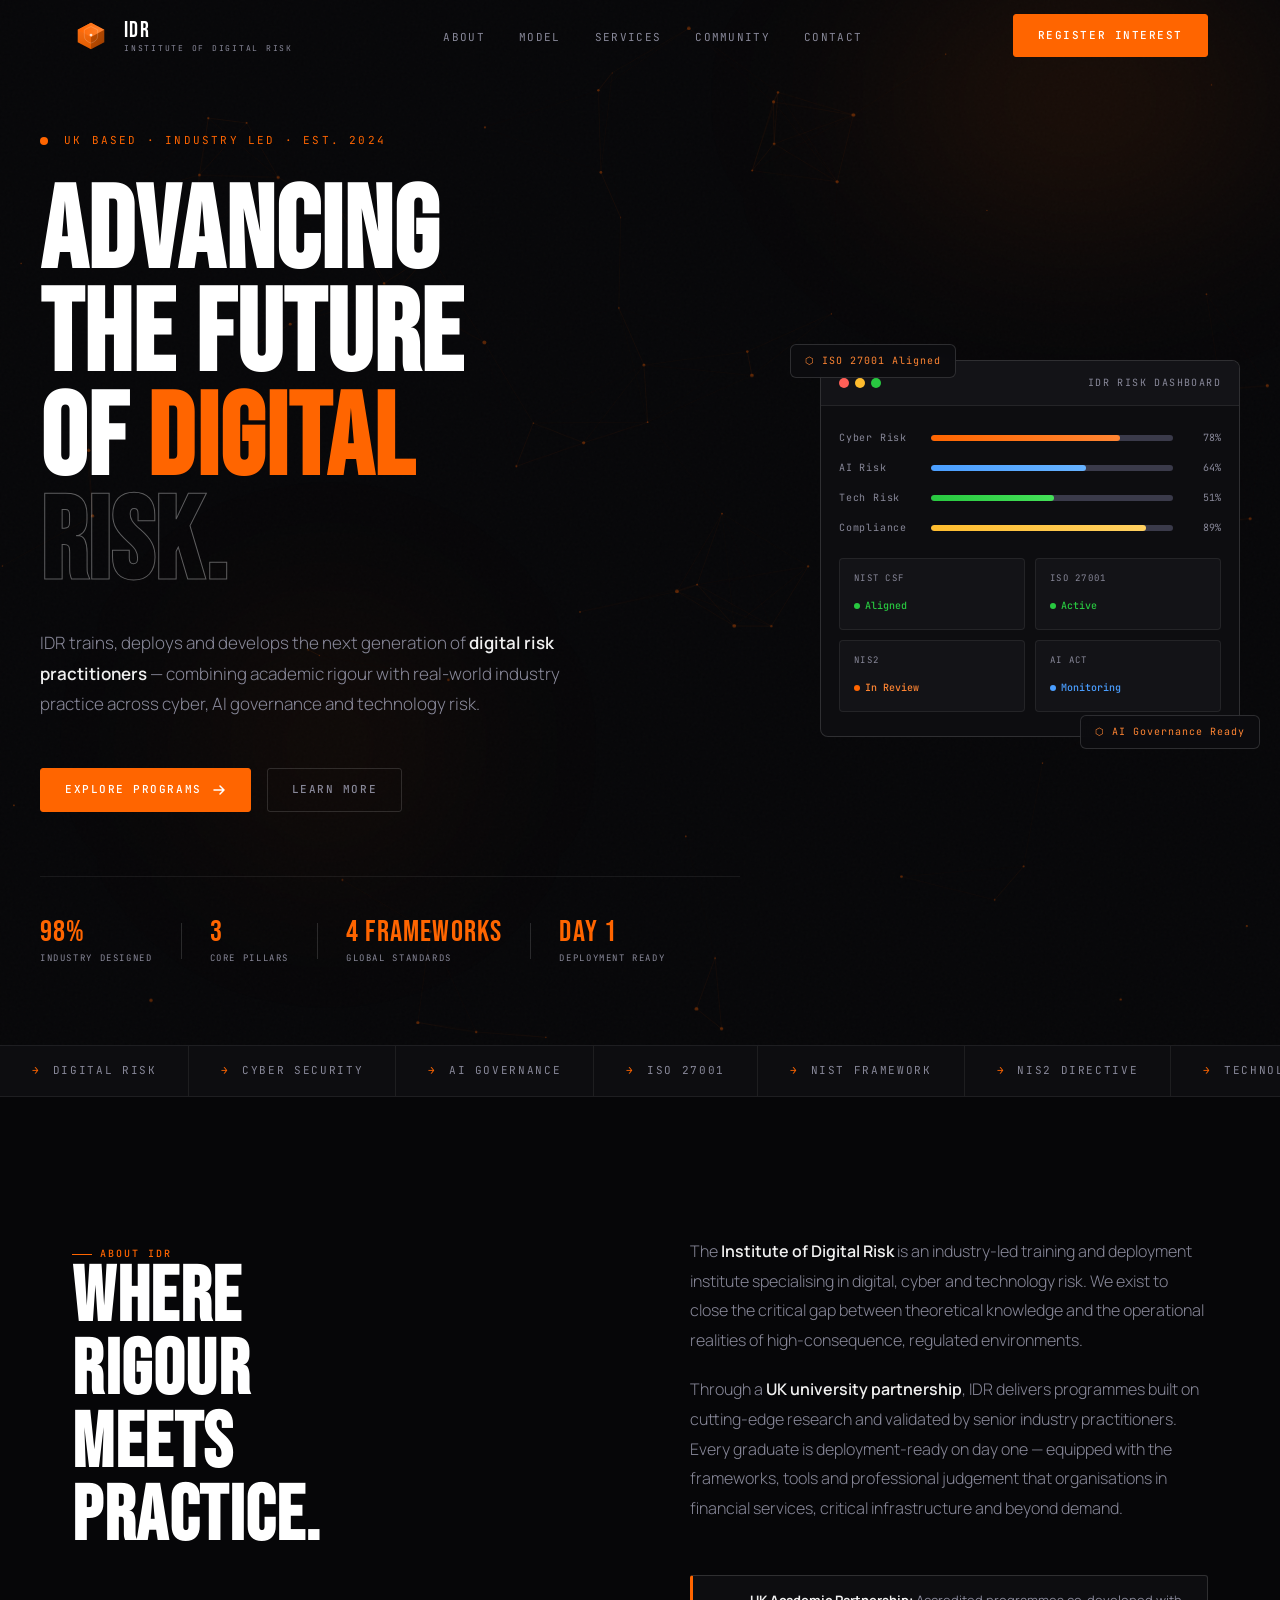
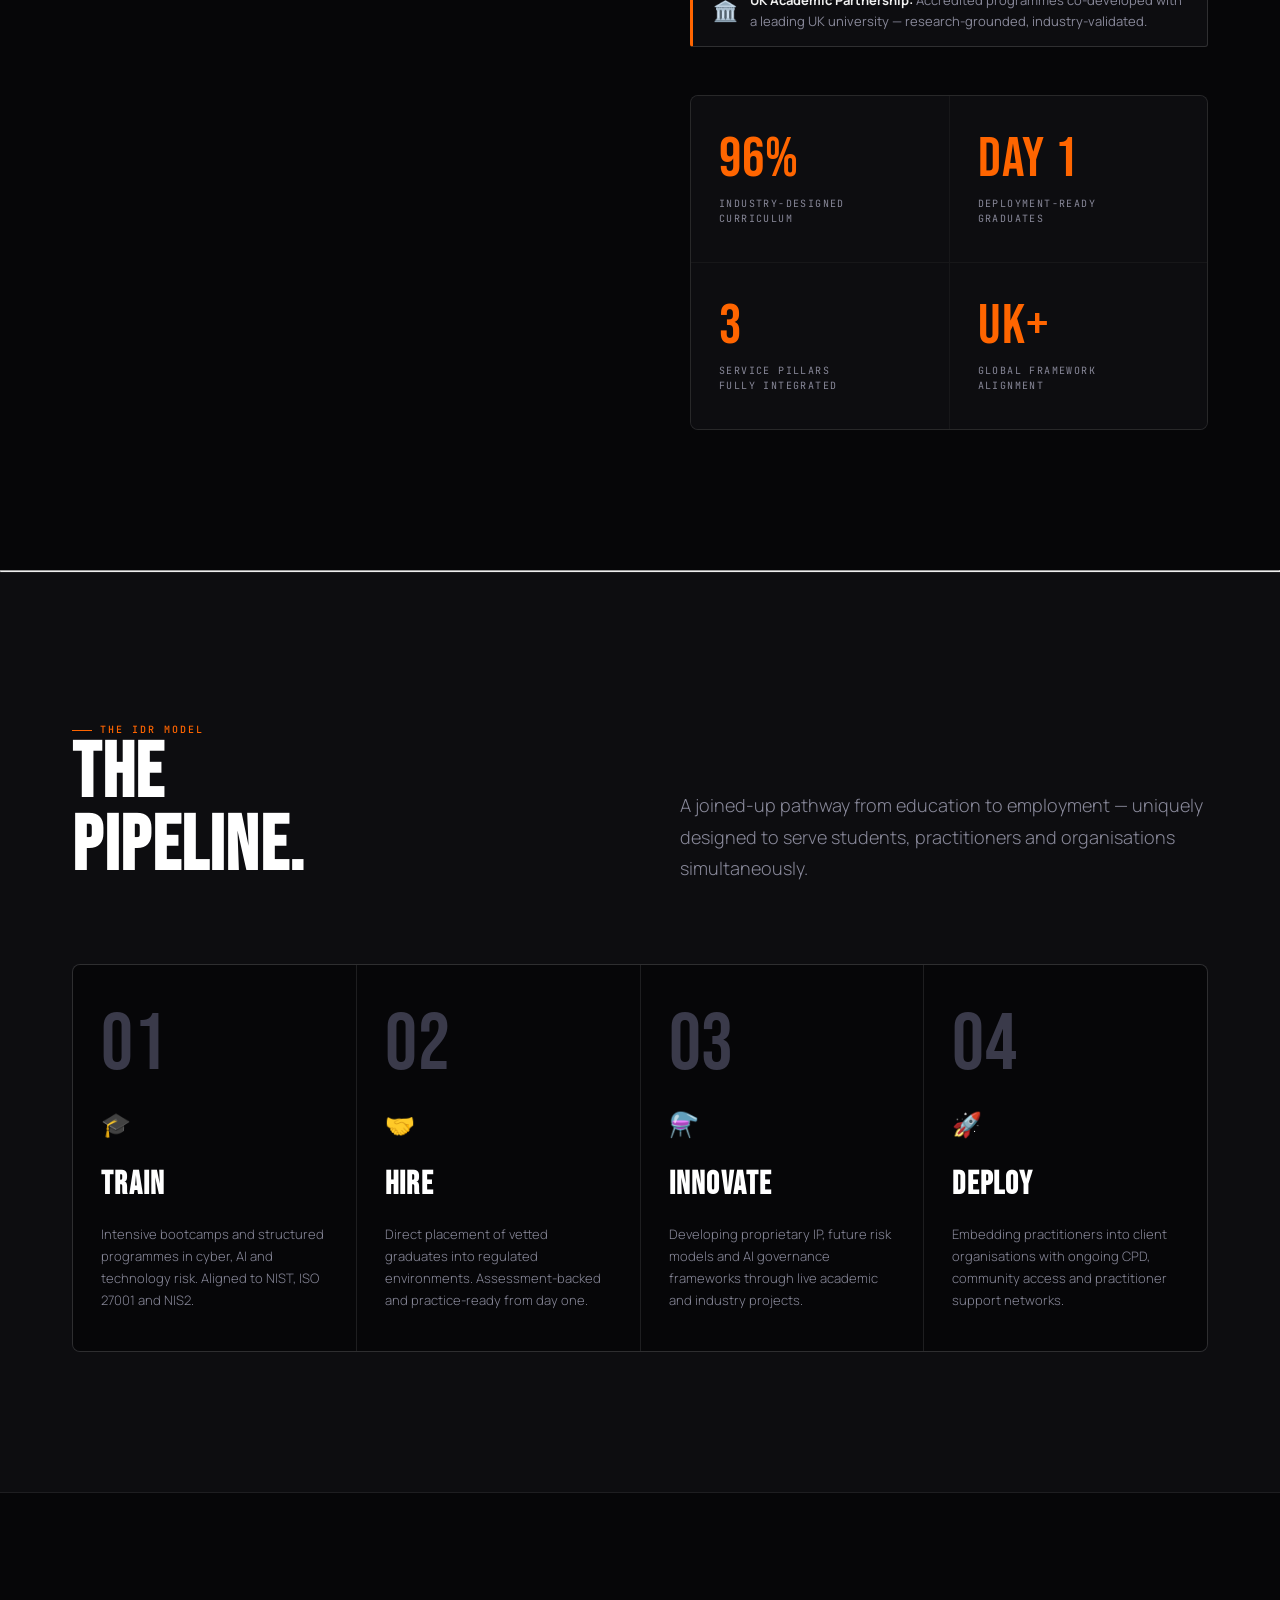
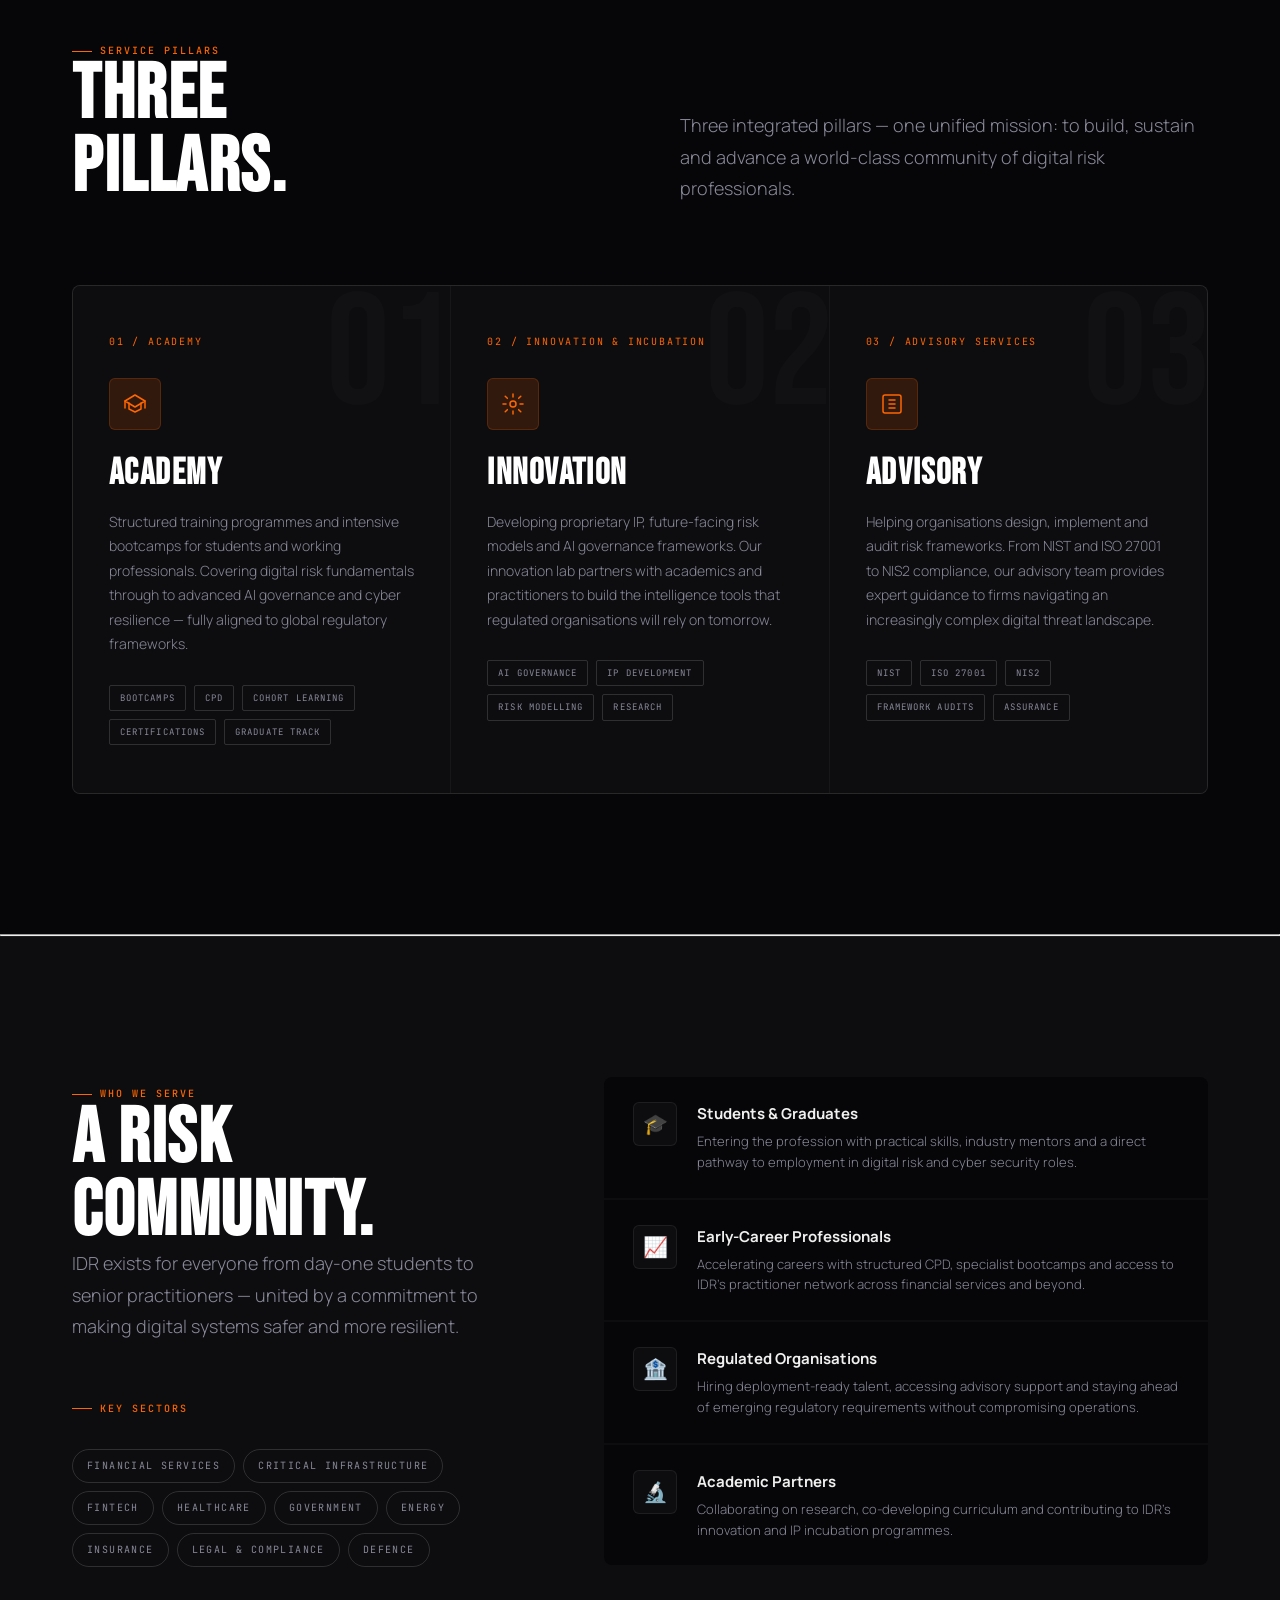
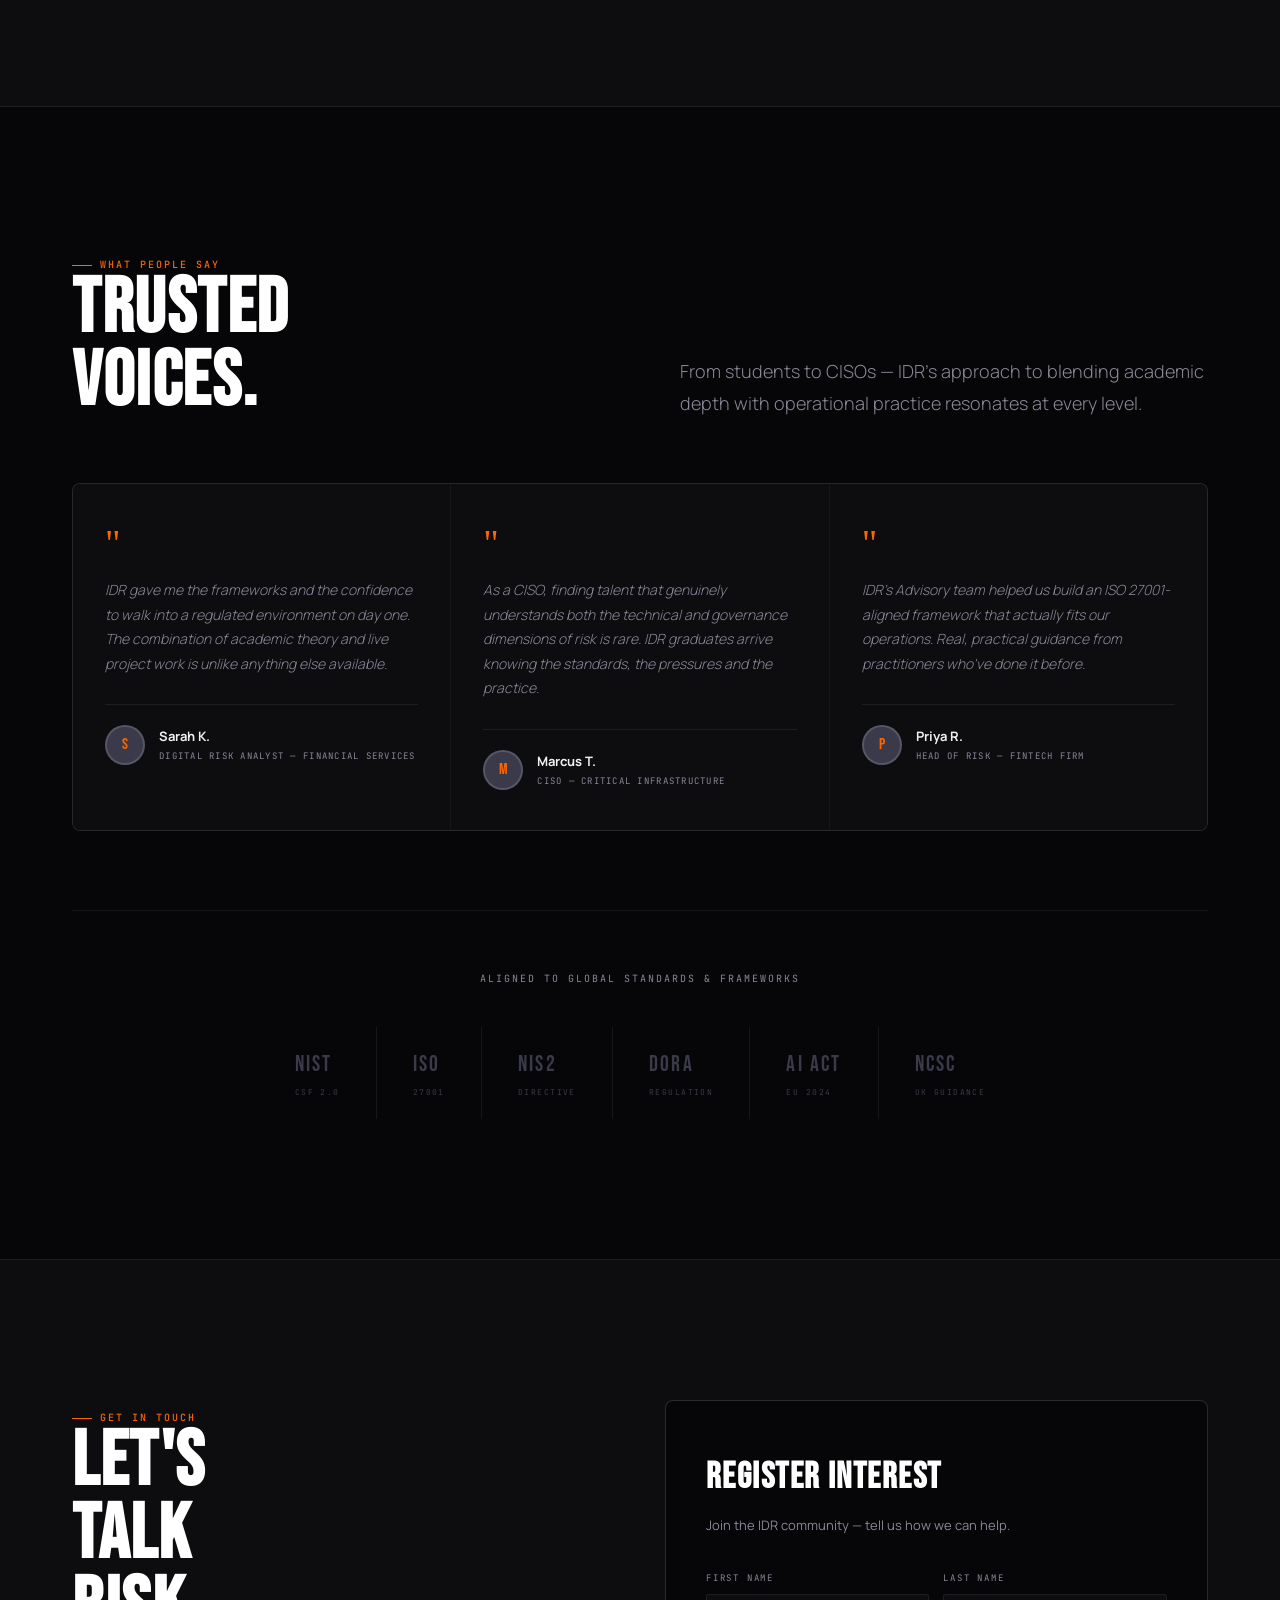
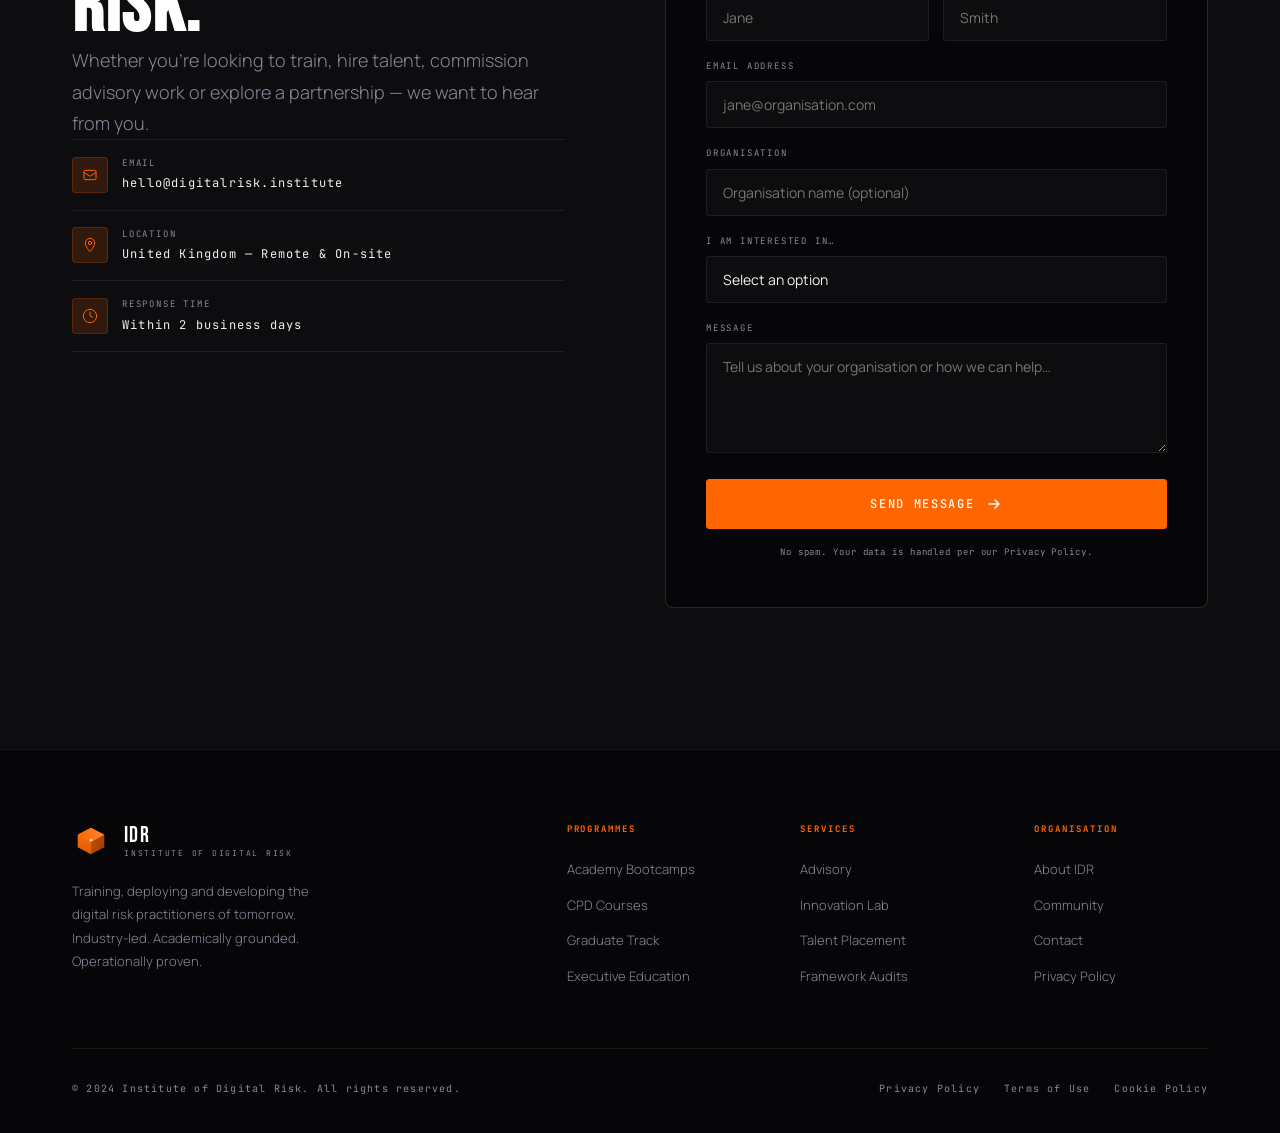
==== commit 25eb2e37: "mobile responsiveness" ====
--- a/index.html
+++ b/index.html
@@ -1,623 +1,1139 @@
-<!DOCTYPE html>
+<!doctype html>
 <html lang="en">
-<head>
-  <meta charset="UTF-8"/>
-  <meta name="viewport" content="width=device-width, initial-scale=1.0"/>
-  <meta name="description" content="Institute of Digital Risk — training, deploying and developing the next generation of digital risk practitioners across cyber, AI and technology risk."/>
-
-  <!-- Favicons -->
-  <link rel="icon" type="image/x-icon" href="/images/favicon.ico"/>
-  <link rel="icon" type="image/png" sizes="32x32" href="/images/favicon-32.png"/>
-  <link rel="apple-touch-icon" sizes="256x256" href="/images/favicon-256.png"/>
-  <meta name="theme-color" content="#ff6500"/>
-
-  <title>Institute of Digital Risk | IDR</title>
-
-  <!-- Fonts -->
-  <link rel="preconnect" href="https://fonts.googleapis.com"/>
-  <link rel="preconnect" href="https://fonts.gstatic.com" crossorigin/>
-  <link href="https://fonts.googleapis.com/css2?family=Bebas+Neue&family=Manrope:wght@300;400;500;600;700;800&family=JetBrains+Mono:wght@400;500&display=swap" rel="stylesheet"/>
-
-  <!-- Stylesheet -->
-  <link rel="stylesheet" href="/css/style.css"/>
-</head>
-
-<body>
-
-  <!-- Custom cursor -->
-  <div id="cursor" aria-hidden="true"></div>
-  <div id="cursor-ring" aria-hidden="true"></div>
-
-  <!-- ============================================================
+  <head>
+    <meta charset="UTF-8" />
+    <meta name="viewport" content="width=device-width, initial-scale=1.0" />
+    <meta
+      name="description"
+      content="Institute of Digital Risk — training, deploying and developing the next generation of digital risk practitioners across cyber, AI and technology risk."
+    />
+    <meta
+      name="keywords"
+      content="digital risk, cyber security training, AI governance, technology risk, ISO 27001, NIST, NIS2, digital risk institute, UK"
+    />
+    <meta name="author" content="Institute of Digital Risk" />
+    <meta name="robots" content="index, follow" />
+
+    <!-- Canonical -->
+    <link rel="canonical" href="https://idr-website-eight.vercel.app/" />
+
+    <!-- Open Graph — controls preview on LinkedIn, WhatsApp, Facebook -->
+    <meta property="og:type" content="website" />
+    <meta property="og:url" content="https://idr-website-eight.vercel.app/" />
+    <meta property="og:title" content="Institute of Digital Risk | IDR" />
+    <meta
+      property="og:description"
+      content="Training, deploying and developing the next generation of digital risk practitioners. Industry-led. Academically grounded. Operationally proven."
+    />
+    <meta
+      property="og:image"
+      content="https://idr-website-eight.vercel.app/images/og-image.png"
+    />
+    <meta property="og:image:width" content="1200" />
+    <meta property="og:image:height" content="630" />
+    <meta property="og:site_name" content="Institute of Digital Risk" />
+    <meta property="og:locale" content="en_GB" />
+
+    <!-- Twitter / X Card -->
+    <meta name="twitter:card" content="summary_large_image" />
+    <meta name="twitter:title" content="Institute of Digital Risk | IDR" />
+    <meta
+      name="twitter:description"
+      content="Training, deploying and developing the next generation of digital risk practitioners. Industry-led. Academically grounded. Operationally proven."
+    />
+    <meta
+      name="twitter:image"
+      content="https://idr-website-eight.vercel.app/images/og-image.png"
+    />
+
+    <!-- Favicons -->
+    <link rel="icon" type="image/x-icon" href="/images/favicon.ico" />
+    <link
+      rel="icon"
+      type="image/png"
+      sizes="32x32"
+      href="/images/favicon-32.png"
+    />
+    <link
+      rel="apple-touch-icon"
+      sizes="256x256"
+      href="/images/favicon-256.png"
+    />
+    <meta name="theme-color" content="#ff6500" />
+
+    <title>Institute of Digital Risk | IDR</title>
+
+    <!-- Fonts -->
+    <link rel="preconnect" href="https://fonts.googleapis.com" />
+    <link rel="preconnect" href="https://fonts.gstatic.com" crossorigin />
+    <link
+      href="https://fonts.googleapis.com/css2?family=Bebas+Neue&family=Manrope:wght@300;400;500;600;700;800&family=JetBrains+Mono:wght@400;500&display=swap"
+      rel="stylesheet"
+    />
+
+    <!-- Stylesheet -->
+    <link rel="stylesheet" href="/css/style.css" />
+  </head>
+
+  <body>
+    <!-- Skip to content — keyboard accessibility -->
+    <a href="#about" class="skip-link">Skip to content</a>
+
+    <!-- Custom cursor -->
+    <div id="cursor" aria-hidden="true"></div>
+    <div id="cursor-ring" aria-hidden="true"></div>
+
+    <!-- ============================================================
        NAVIGATION
   ============================================================ -->
-  <nav id="navbar" role="navigation" aria-label="Main navigation">
-    <div class="wrap nav-inner">
-
-      <a href="#hero" class="nav-logo" aria-label="IDR Home">
-        <div class="nav-logo-mark">
-          <svg viewBox="0 0 80 80" fill="none" xmlns="http://www.w3.org/2000/svg" aria-hidden="true">
-            <defs>
-              <linearGradient id="lg1" x1="0" y1="0" x2="1" y2="0">
-                <stop offset="0%" stop-color="#ff6500"/><stop offset="100%" stop-color="#ff8533"/>
-              </linearGradient>
-              <linearGradient id="lg2" x1="0" y1="0" x2="1" y2="1">
-                <stop offset="0%" stop-color="#cc5200"/><stop offset="100%" stop-color="#993d00"/>
-              </linearGradient>
-              <linearGradient id="lg3" x1="0" y1="0" x2="0" y2="1">
-                <stop offset="0%" stop-color="#ff7219"/><stop offset="100%" stop-color="#e05c00"/>
-              </linearGradient>
-            </defs>
-            <polygon points="40,12 12,27 12,53 40,68 40,42" fill="url(#lg3)"/>
-            <polygon points="40,12 68,27 68,53 40,68 40,42" fill="url(#lg2)"/>
-            <polygon points="40,12 12,27 40,42 68,27" fill="url(#lg1)"/>
-            <path d="M40 20 L54 27 L54 40 Q54 50 40 55 Q26 50 26 40 L26 27 Z" fill="none" stroke="rgba(255,255,255,0.25)" stroke-width="1.5"/>
-            <circle cx="40" cy="38" r="3" fill="white" opacity="0.8"/>
-          </svg>
+    <nav id="navbar" role="navigation" aria-label="Main navigation">
+      <div class="wrap nav-inner">
+        <a href="#hero" class="nav-logo" aria-label="IDR Home">
+          <div class="nav-logo-mark">
+            <svg
+              viewBox="0 0 80 80"
+              fill="none"
+              xmlns="http://www.w3.org/2000/svg"
+              aria-hidden="true"
+            >
+              <defs>
+                <linearGradient id="lg1" x1="0" y1="0" x2="1" y2="0">
+                  <stop offset="0%" stop-color="#ff6500" />
+                  <stop offset="100%" stop-color="#ff8533" />
+                </linearGradient>
+                <linearGradient id="lg2" x1="0" y1="0" x2="1" y2="1">
+                  <stop offset="0%" stop-color="#cc5200" />
+                  <stop offset="100%" stop-color="#993d00" />
+                </linearGradient>
+                <linearGradient id="lg3" x1="0" y1="0" x2="0" y2="1">
+                  <stop offset="0%" stop-color="#ff7219" />
+                  <stop offset="100%" stop-color="#e05c00" />
+                </linearGradient>
+              </defs>
+              <polygon
+                points="40,12 12,27 12,53 40,68 40,42"
+                fill="url(#lg3)"
+              />
+              <polygon
+                points="40,12 68,27 68,53 40,68 40,42"
+                fill="url(#lg2)"
+              />
+              <polygon points="40,12 12,27 40,42 68,27" fill="url(#lg1)" />
+              <path
+                d="M40 20 L54 27 L54 40 Q54 50 40 55 Q26 50 26 40 L26 27 Z"
+                fill="none"
+                stroke="rgba(255,255,255,0.25)"
+                stroke-width="1.5"
+              />
+              <circle cx="40" cy="38" r="3" fill="white" opacity="0.8" />
+            </svg>
+          </div>
+          <div class="nav-logo-text">
+            <span class="logo-abbr">IDR</span>
+            <span class="logo-full">Institute of Digital Risk</span>
+          </div>
+        </a>
+
+        <ul class="nav-links" role="list">
+          <li><a href="#about" class="nav-link">About</a></li>
+          <li><a href="#pipeline" class="nav-link">Model</a></li>
+          <li><a href="#services" class="nav-link">Services</a></li>
+          <li><a href="#community" class="nav-link">Community</a></li>
+          <li><a href="#contact" class="nav-link">Contact</a></li>
+        </ul>
+
+        <div class="nav-cta-wrap">
+          <a href="#contact" class="btn btn-primary">Register Interest</a>
         </div>
-        <div class="nav-logo-text">
-          <span class="logo-abbr">IDR</span>
-          <span class="logo-full">Institute of Digital Risk</span>
-        </div>
-      </a>
-
-      <ul class="nav-links" role="list">
-        <li><a href="#about"     class="nav-link">About</a></li>
-        <li><a href="#pipeline"  class="nav-link">Model</a></li>
-        <li><a href="#services"  class="nav-link">Services</a></li>
-        <li><a href="#community" class="nav-link">Community</a></li>
-        <li><a href="#contact"   class="nav-link">Contact</a></li>
-      </ul>
-
-      <div class="nav-cta-wrap">
-        <a href="#contact" class="btn btn-primary">Register Interest</a>
+
+        <button
+          class="hamburger"
+          id="hamburger"
+          aria-label="Toggle menu"
+          aria-expanded="false"
+        >
+          <span></span><span></span><span></span>
+        </button>
       </div>
-
-      <button class="hamburger" id="hamburger" aria-label="Toggle menu" aria-expanded="false">
-        <span></span><span></span><span></span>
-      </button>
-    </div>
-  </nav>
-
-  <!-- Mobile nav -->
-  <nav class="mobile-nav" id="mobileNav" aria-label="Mobile navigation">
-    <a href="#about"     class="mobile-nav-link" data-mobile-link>About</a>
-    <a href="#pipeline"  class="mobile-nav-link" data-mobile-link>Model</a>
-    <a href="#services"  class="mobile-nav-link" data-mobile-link>Services</a>
-    <a href="#community" class="mobile-nav-link" data-mobile-link>Community</a>
-    <a href="#contact"   class="mobile-nav-link" data-mobile-link>Contact</a>
-    <div class="mobile-nav-bottom">
-      <a href="#contact" class="btn btn-primary" data-mobile-link>Register Interest →</a>
-    </div>
-  </nav>
-
-  <!-- ============================================================
+    </nav>
+
+    <!-- Mobile nav -->
+    <nav class="mobile-nav" id="mobileNav" aria-label="Mobile navigation">
+      <a href="#about" class="mobile-nav-link" data-mobile-link>About</a>
+      <a href="#pipeline" class="mobile-nav-link" data-mobile-link>Model</a>
+      <a href="#services" class="mobile-nav-link" data-mobile-link>Services</a>
+      <a href="#community" class="mobile-nav-link" data-mobile-link
+        >Community</a
+      >
+      <a href="#contact" class="mobile-nav-link" data-mobile-link>Contact</a>
+      <div class="mobile-nav-bottom">
+        <a href="#contact" class="btn btn-primary" data-mobile-link
+          >Register Interest →</a
+        >
+      </div>
+    </nav>
+
+    <!-- ============================================================
        MAIN CONTENT
   ============================================================ -->
-  <main>
-
-    <!-- HERO -->
-    <section id="hero" aria-label="Hero">
-      <canvas id="hero-canvas" aria-hidden="true"></canvas>
-      <div class="hero-glow hero-glow-1" aria-hidden="true"></div>
-      <div class="hero-glow hero-glow-2" aria-hidden="true"></div>
-
-      <div class="wrap hero-inner">
-
-        <div class="hero-copy">
-          <div class="hero-eyebrow">
-            <span class="eyebrow-dot" aria-hidden="true"></span>
-            <span class="eyebrow-text">UK Based · Industry Led · Est. 2024</span>
-          </div>
-
-          <h1 class="hero-headline">
-            <span id="scramble-text">ADVANCING</span><br/>
-            THE FUTURE<br/>
-            OF <span class="accent">DIGITAL</span><br/>
-            <span class="outline">RISK.</span>
-          </h1>
-
-          <p class="hero-sub">
-            IDR trains, deploys and develops the next generation of
-            <strong>digital risk practitioners</strong> — combining academic rigour
-            with real-world industry practice across cyber, AI governance and technology risk.
-          </p>
-
-          <div class="hero-actions">
-            <a href="#services" class="btn btn-primary">
-              Explore Programs
-              <svg width="14" height="14" viewBox="0 0 14 14" fill="none" aria-hidden="true">
-                <path d="M2 7h10M8 3l4 4-4 4" stroke="currentColor" stroke-width="1.5" stroke-linecap="round" stroke-linejoin="round"/>
-              </svg>
-            </a>
-            <a href="#about" class="btn btn-ghost">Learn More</a>
-          </div>
-
-          <div class="hero-trust" aria-label="Key facts">
-            <div class="trust-item">
-              <span class="trust-val" data-count-to="100" data-count-suffix="%">0%</span>
-              <span class="trust-label">Industry Designed</span>
-            </div>
-            <div class="trust-sep" aria-hidden="true"></div>
-            <div class="trust-item">
-              <span class="trust-val" data-count-to="3" data-count-suffix="">0</span>
-              <span class="trust-label">Core Pillars</span>
-            </div>
-            <div class="trust-sep" aria-hidden="true"></div>
-            <div class="trust-item">
-              <span class="trust-val" data-count-to="4" data-count-suffix=" Frameworks">0</span>
-              <span class="trust-label">Global Standards</span>
-            </div>
-            <div class="trust-sep" aria-hidden="true"></div>
-            <div class="trust-item">
-              <span class="trust-val">Day 1</span>
-              <span class="trust-label">Deployment Ready</span>
+    <main>
+      <!-- HERO -->
+      <section id="hero" aria-label="Hero">
+        <canvas id="hero-canvas" aria-hidden="true"></canvas>
+        <div class="hero-glow hero-glow-1" aria-hidden="true"></div>
+        <div class="hero-glow hero-glow-2" aria-hidden="true"></div>
+
+        <div class="wrap hero-inner">
+          <div class="hero-copy">
+            <div class="hero-eyebrow">
+              <span class="eyebrow-dot" aria-hidden="true"></span>
+              <span class="eyebrow-text"
+                >UK Based · Industry Led · Est. 2024</span
+              >
+            </div>
+
+            <h1 class="hero-headline">
+              <span id="scramble-text">ADVANCING</span><br />
+              THE FUTURE<br />
+              OF <span class="accent">DIGITAL</span><br />
+              <span class="outline">RISK.</span>
+            </h1>
+
+            <p class="hero-sub">
+              IDR trains, deploys and develops the next generation of
+              <strong>digital risk practitioners</strong> — combining academic
+              rigour with real-world industry practice across cyber, AI
+              governance and technology risk.
+            </p>
+
+            <div class="hero-actions">
+              <a href="#services" class="btn btn-primary">
+                Explore Programs
+                <svg
+                  width="14"
+                  height="14"
+                  viewBox="0 0 14 14"
+                  fill="none"
+                  aria-hidden="true"
+                >
+                  <path
+                    d="M2 7h10M8 3l4 4-4 4"
+                    stroke="currentColor"
+                    stroke-width="1.5"
+                    stroke-linecap="round"
+                    stroke-linejoin="round"
+                  />
+                </svg>
+              </a>
+              <a href="#about" class="btn btn-ghost">Learn More</a>
+            </div>
+
+            <div class="hero-trust" aria-label="Key facts">
+              <div class="trust-item">
+                <span
+                  class="trust-val"
+                  data-count-to="100"
+                  data-count-suffix="%"
+                  >0%</span
+                >
+                <span class="trust-label">Industry Designed</span>
+              </div>
+              <div class="trust-sep" aria-hidden="true"></div>
+              <div class="trust-item">
+                <span class="trust-val" data-count-to="3" data-count-suffix=""
+                  >0</span
+                >
+                <span class="trust-label">Core Pillars</span>
+              </div>
+              <div class="trust-sep" aria-hidden="true"></div>
+              <div class="trust-item">
+                <span
+                  class="trust-val"
+                  data-count-to="4"
+                  data-count-suffix=" Frameworks"
+                  >0</span
+                >
+                <span class="trust-label">Global Standards</span>
+              </div>
+              <div class="trust-sep" aria-hidden="true"></div>
+              <div class="trust-item">
+                <span class="trust-val">Day 1</span>
+                <span class="trust-label">Deployment Ready</span>
+              </div>
+            </div>
+          </div>
+
+          <div class="hero-visual" aria-hidden="true">
+            <div class="vis-chip vis-chip-1">⬡ ISO 27001 Aligned</div>
+            <div class="vis-chip vis-chip-2">⬡ AI Governance Ready</div>
+
+            <div class="risk-card">
+              <div class="risk-card-header">
+                <div class="risk-card-dots">
+                  <span class="rcd-1"></span><span class="rcd-2"></span
+                  ><span class="rcd-3"></span>
+                </div>
+                <span class="risk-card-label">IDR Risk Dashboard</span>
+              </div>
+              <div class="risk-card-body">
+                <div class="gauge-row">
+                  <span class="gauge-label">Cyber Risk</span>
+                  <div class="gauge-track">
+                    <div
+                      class="gauge-fill"
+                      data-width="78"
+                      style="
+                        background: linear-gradient(90deg, #ff6500, #ff8533);
+                      "
+                    ></div>
+                  </div>
+                  <span class="gauge-val">78%</span>
+                </div>
+                <div class="gauge-row">
+                  <span class="gauge-label">AI Risk</span>
+                  <div class="gauge-track">
+                    <div
+                      class="gauge-fill"
+                      data-width="64"
+                      style="
+                        background: linear-gradient(90deg, #4a9eff, #66b2ff);
+                      "
+                    ></div>
+                  </div>
+                  <span class="gauge-val">64%</span>
+                </div>
+                <div class="gauge-row">
+                  <span class="gauge-label">Tech Risk</span>
+                  <div class="gauge-track">
+                    <div
+                      class="gauge-fill"
+                      data-width="51"
+                      style="
+                        background: linear-gradient(90deg, #28c840, #44e058);
+                      "
+                    ></div>
+                  </div>
+                  <span class="gauge-val">51%</span>
+                </div>
+                <div class="gauge-row">
+                  <span class="gauge-label">Compliance</span>
+                  <div class="gauge-track">
+                    <div
+                      class="gauge-fill"
+                      data-width="89"
+                      style="
+                        background: linear-gradient(90deg, #febc2e, #ffd060);
+                      "
+                    ></div>
+                  </div>
+                  <span class="gauge-val">89%</span>
+                </div>
+                <div class="status-grid">
+                  <div class="status-item">
+                    <div class="status-name">NIST CSF</div>
+                    <span class="status-badge s-green"
+                      ><span class="dot"></span>Aligned</span
+                    >
+                  </div>
+                  <div class="status-item">
+                    <div class="status-name">ISO 27001</div>
+                    <span class="status-badge s-green"
+                      ><span class="dot"></span>Active</span
+                    >
+                  </div>
+                  <div class="status-item">
+                    <div class="status-name">NIS2</div>
+                    <span class="status-badge s-orange"
+                      ><span class="dot"></span>In Review</span
+                    >
+                  </div>
+                  <div class="status-item">
+                    <div class="status-name">AI Act</div>
+                    <span class="status-badge s-blue"
+                      ><span class="dot"></span>Monitoring</span
+                    >
+                  </div>
+                </div>
+              </div>
             </div>
           </div>
         </div>
-
-        <div class="hero-visual" aria-hidden="true">
-          <div class="vis-chip vis-chip-1">⬡ ISO 27001 Aligned</div>
-          <div class="vis-chip vis-chip-2">⬡ AI Governance Ready</div>
-
-          <div class="risk-card">
-            <div class="risk-card-header">
-              <div class="risk-card-dots">
-                <span class="rcd-1"></span><span class="rcd-2"></span><span class="rcd-3"></span>
-              </div>
-              <span class="risk-card-label">IDR Risk Dashboard</span>
-            </div>
-            <div class="risk-card-body">
-              <div class="gauge-row">
-                <span class="gauge-label">Cyber Risk</span>
-                <div class="gauge-track"><div class="gauge-fill" data-width="78" style="background:linear-gradient(90deg,#ff6500,#ff8533)"></div></div>
-                <span class="gauge-val">78%</span>
-              </div>
-              <div class="gauge-row">
-                <span class="gauge-label">AI Risk</span>
-                <div class="gauge-track"><div class="gauge-fill" data-width="64" style="background:linear-gradient(90deg,#4a9eff,#66b2ff)"></div></div>
-                <span class="gauge-val">64%</span>
-              </div>
-              <div class="gauge-row">
-                <span class="gauge-label">Tech Risk</span>
-                <div class="gauge-track"><div class="gauge-fill" data-width="51" style="background:linear-gradient(90deg,#28c840,#44e058)"></div></div>
-                <span class="gauge-val">51%</span>
-              </div>
-              <div class="gauge-row">
-                <span class="gauge-label">Compliance</span>
-                <div class="gauge-track"><div class="gauge-fill" data-width="89" style="background:linear-gradient(90deg,#febc2e,#ffd060)"></div></div>
-                <span class="gauge-val">89%</span>
-              </div>
-              <div class="status-grid">
-                <div class="status-item"><div class="status-name">NIST CSF</div><span class="status-badge s-green"><span class="dot"></span>Aligned</span></div>
-                <div class="status-item"><div class="status-name">ISO 27001</div><span class="status-badge s-green"><span class="dot"></span>Active</span></div>
-                <div class="status-item"><div class="status-name">NIS2</div><span class="status-badge s-orange"><span class="dot"></span>In Review</span></div>
-                <div class="status-item"><div class="status-name">AI Act</div><span class="status-badge s-blue"><span class="dot"></span>Monitoring</span></div>
-              </div>
-            </div>
-          </div>
-        </div>
-
-      </div>
-    </section>
-
-    <!-- TICKER -->
-    <div class="ticker-section" aria-hidden="true">
-      <div class="ticker-track">
-        <span class="ticker-item"><span>→</span>Digital Risk</span>
-        <span class="ticker-item"><span>→</span>Cyber Security</span>
-        <span class="ticker-item"><span>→</span>AI Governance</span>
-        <span class="ticker-item"><span>→</span>ISO 27001</span>
-        <span class="ticker-item"><span>→</span>NIST Framework</span>
-        <span class="ticker-item"><span>→</span>NIS2 Directive</span>
-        <span class="ticker-item"><span>→</span>Technology Risk</span>
-        <span class="ticker-item"><span>→</span>Industry Training</span>
-        <span class="ticker-item"><span>→</span>Risk Deployment</span>
-        <span class="ticker-item"><span>→</span>UK University Partner</span>
-        <span class="ticker-item"><span>→</span>Digital Risk</span>
-        <span class="ticker-item"><span>→</span>Cyber Security</span>
-        <span class="ticker-item"><span>→</span>AI Governance</span>
-        <span class="ticker-item"><span>→</span>ISO 27001</span>
-        <span class="ticker-item"><span>→</span>NIST Framework</span>
-        <span class="ticker-item"><span>→</span>NIS2 Directive</span>
-        <span class="ticker-item"><span>→</span>Technology Risk</span>
-        <span class="ticker-item"><span>→</span>Industry Training</span>
-        <span class="ticker-item"><span>→</span>Risk Deployment</span>
-        <span class="ticker-item"><span>→</span>UK University Partner</span>
-      </div>
-    </div>
-
-    <!-- ABOUT -->
-    <section id="about" aria-labelledby="about-title">
-      <div class="wrap">
-        <div class="about-grid">
-          <div class="about-left">
-            <span class="label-tag" data-reveal>About IDR</span>
-            <h2 class="section-title" id="about-title" data-reveal data-delay="1">
-              WHERE<br/>RIGOUR<br/>MEETS<br/>PRACTICE.
-            </h2>
-          </div>
-          <div class="about-right" data-reveal data-delay="2">
-            <div class="about-body">
-              <p>The <strong>Institute of Digital Risk</strong> is an industry-led training and deployment institute specialising in digital, cyber and technology risk. We exist to close the critical gap between theoretical knowledge and the operational realities of high-consequence, regulated environments.</p>
-              <p>Through a <strong>UK university partnership</strong>, IDR delivers programmes built on cutting-edge research and validated by senior industry practitioners. Every graduate is deployment-ready on day one — equipped with the frameworks, tools and professional judgement that organisations in financial services, critical infrastructure and beyond demand.</p>
-            </div>
-            <div class="about-badge" data-reveal data-delay="3">
-              <span class="badge-icon" aria-hidden="true">🏛️</span>
-              <p><strong>UK Academic Partnership:</strong> Accredited programmes co-developed with a leading UK university — research-grounded, industry-validated.</p>
-            </div>
-            <div class="stat-grid" style="margin-top:48px" data-reveal data-delay="3">
-              <div class="stat-cell">
-                <div class="stat-num" data-count-to="100" data-count-suffix="%">0%</div>
-                <div class="stat-desc">Industry-designed<br/>curriculum</div>
-              </div>
-              <div class="stat-cell">
-                <div class="stat-num">Day 1</div>
-                <div class="stat-desc">Deployment-ready<br/>graduates</div>
-              </div>
-              <div class="stat-cell">
-                <div class="stat-num" data-count-to="3" data-count-suffix="">0</div>
-                <div class="stat-desc">Service pillars<br/>fully integrated</div>
-              </div>
-              <div class="stat-cell">
-                <div class="stat-num">UK+</div>
-                <div class="stat-desc">Global framework<br/>alignment</div>
-              </div>
-            </div>
-          </div>
+      </section>
+
+      <!-- TICKER -->
+      <div class="ticker-section" aria-hidden="true">
+        <div class="ticker-track">
+          <span class="ticker-item"><span>→</span>Digital Risk</span>
+          <span class="ticker-item"><span>→</span>Cyber Security</span>
+          <span class="ticker-item"><span>→</span>AI Governance</span>
+          <span class="ticker-item"><span>→</span>ISO 27001</span>
+          <span class="ticker-item"><span>→</span>NIST Framework</span>
+          <span class="ticker-item"><span>→</span>NIS2 Directive</span>
+          <span class="ticker-item"><span>→</span>Technology Risk</span>
+          <span class="ticker-item"><span>→</span>Industry Training</span>
+          <span class="ticker-item"><span>→</span>Risk Deployment</span>
+          <span class="ticker-item"><span>→</span>UK University Partner</span>
+          <span class="ticker-item"><span>→</span>Digital Risk</span>
+          <span class="ticker-item"><span>→</span>Cyber Security</span>
+          <span class="ticker-item"><span>→</span>AI Governance</span>
+          <span class="ticker-item"><span>→</span>ISO 27001</span>
+          <span class="ticker-item"><span>→</span>NIST Framework</span>
+          <span class="ticker-item"><span>→</span>NIS2 Directive</span>
+          <span class="ticker-item"><span>→</span>Technology Risk</span>
+          <span class="ticker-item"><span>→</span>Industry Training</span>
+          <span class="ticker-item"><span>→</span>Risk Deployment</span>
+          <span class="ticker-item"><span>→</span>UK University Partner</span>
         </div>
       </div>
-    </section>
-
-    <hr class="divider"/>
-
-    <!-- PIPELINE -->
-    <section id="pipeline" aria-labelledby="pipeline-title">
+
+      <!-- ABOUT -->
+      <section id="about" aria-labelledby="about-title">
+        <div class="wrap">
+          <div class="about-grid">
+            <div class="about-left">
+              <span class="label-tag" data-reveal>About IDR</span>
+              <h2
+                class="section-title"
+                id="about-title"
+                data-reveal
+                data-delay="1"
+              >
+                WHERE<br />RIGOUR<br />MEETS<br />PRACTICE.
+              </h2>
+            </div>
+            <div class="about-right" data-reveal data-delay="2">
+              <div class="about-body">
+                <p>
+                  The <strong>Institute of Digital Risk</strong> is an
+                  industry-led training and deployment institute specialising in
+                  digital, cyber and technology risk. We exist to close the
+                  critical gap between theoretical knowledge and the operational
+                  realities of high-consequence, regulated environments.
+                </p>
+                <p>
+                  Through a <strong>UK university partnership</strong>, IDR
+                  delivers programmes built on cutting-edge research and
+                  validated by senior industry practitioners. Every graduate is
+                  deployment-ready on day one — equipped with the frameworks,
+                  tools and professional judgement that organisations in
+                  financial services, critical infrastructure and beyond demand.
+                </p>
+              </div>
+              <div class="about-badge" data-reveal data-delay="3">
+                <span class="badge-icon" aria-hidden="true">🏛️</span>
+                <p>
+                  <strong>UK Academic Partnership:</strong> Accredited
+                  programmes co-developed with a leading UK university —
+                  research-grounded, industry-validated.
+                </p>
+              </div>
+              <div
+                class="stat-grid"
+                style="margin-top: 48px"
+                data-reveal
+                data-delay="3"
+              >
+                <div class="stat-cell">
+                  <div
+                    class="stat-num"
+                    data-count-to="100"
+                    data-count-suffix="%"
+                  >
+                    0%
+                  </div>
+                  <div class="stat-desc">Industry-designed<br />curriculum</div>
+                </div>
+                <div class="stat-cell">
+                  <div class="stat-num">Day 1</div>
+                  <div class="stat-desc">Deployment-ready<br />graduates</div>
+                </div>
+                <div class="stat-cell">
+                  <div class="stat-num" data-count-to="3" data-count-suffix="">
+                    0
+                  </div>
+                  <div class="stat-desc">
+                    Service pillars<br />fully integrated
+                  </div>
+                </div>
+                <div class="stat-cell">
+                  <div class="stat-num">UK+</div>
+                  <div class="stat-desc">Global framework<br />alignment</div>
+                </div>
+              </div>
+            </div>
+          </div>
+        </div>
+      </section>
+
+      <hr class="divider" />
+
+      <!-- PIPELINE -->
+      <section id="pipeline" aria-labelledby="pipeline-title">
+        <div class="wrap">
+          <div class="pipeline-header">
+            <div>
+              <span class="label-tag" data-reveal>The IDR Model</span>
+              <h2
+                class="section-title"
+                id="pipeline-title"
+                data-reveal
+                data-delay="1"
+              >
+                THE<br />PIPELINE.
+              </h2>
+            </div>
+            <div data-reveal data-delay="2">
+              <p class="body-lg">
+                A joined-up pathway from education to employment — uniquely
+                designed to serve students, practitioners and organisations
+                simultaneously.
+              </p>
+            </div>
+          </div>
+          <div class="pipeline-steps" data-reveal>
+            <div class="pipeline-step">
+              <div class="pipeline-step-num">01</div>
+              <div class="pipeline-step-icon" aria-hidden="true">🎓</div>
+              <h3>Train</h3>
+              <p>
+                Intensive bootcamps and structured programmes in cyber, AI and
+                technology risk. Aligned to NIST, ISO 27001 and NIS2.
+              </p>
+              <div class="pipeline-step-bar" aria-hidden="true"></div>
+            </div>
+            <div class="pipeline-step">
+              <div class="pipeline-step-num">02</div>
+              <div class="pipeline-step-icon" aria-hidden="true">🤝</div>
+              <h3>Hire</h3>
+              <p>
+                Direct placement of vetted graduates into regulated
+                environments. Assessment-backed and practice-ready from day one.
+              </p>
+              <div class="pipeline-step-bar" aria-hidden="true"></div>
+            </div>
+            <div class="pipeline-step">
+              <div class="pipeline-step-num">03</div>
+              <div class="pipeline-step-icon" aria-hidden="true">⚗️</div>
+              <h3>Innovate</h3>
+              <p>
+                Developing proprietary IP, future risk models and AI governance
+                frameworks through live academic and industry projects.
+              </p>
+              <div class="pipeline-step-bar" aria-hidden="true"></div>
+            </div>
+            <div class="pipeline-step">
+              <div class="pipeline-step-num">04</div>
+              <div class="pipeline-step-icon" aria-hidden="true">🚀</div>
+              <h3>Deploy</h3>
+              <p>
+                Embedding practitioners into client organisations with ongoing
+                CPD, community access and practitioner support networks.
+              </p>
+              <div class="pipeline-step-bar" aria-hidden="true"></div>
+            </div>
+          </div>
+        </div>
+      </section>
+
+      <!-- SERVICES -->
+      <section id="services" aria-labelledby="services-title">
+        <div class="wrap">
+          <div class="services-intro">
+            <div>
+              <span class="label-tag" data-reveal>Service Pillars</span>
+              <h2
+                class="section-title"
+                id="services-title"
+                data-reveal
+                data-delay="1"
+              >
+                THREE<br />PILLARS.
+              </h2>
+            </div>
+            <div data-reveal data-delay="2">
+              <p class="body-lg">
+                Three integrated pillars — one unified mission: to build,
+                sustain and advance a world-class community of digital risk
+                professionals.
+              </p>
+            </div>
+          </div>
+          <div class="services-grid" data-reveal data-delay="1">
+            <article class="service-card">
+              <div class="card-watermark" aria-hidden="true">01</div>
+              <div class="card-tag">01 / Academy</div>
+              <div class="card-icon-wrap">
+                <svg
+                  viewBox="0 0 24 24"
+                  fill="none"
+                  stroke-width="1.5"
+                  stroke-linecap="round"
+                  stroke-linejoin="round"
+                  aria-hidden="true"
+                >
+                  <path d="M12 3L2 9l10 6 10-6-10-6z" />
+                  <path d="M2 9v7" />
+                  <path d="M22 9v7" />
+                  <path d="M6 11v6l6 3 6-3v-6" />
+                </svg>
+              </div>
+              <h3>Academy</h3>
+              <p>
+                Structured training programmes and intensive bootcamps for
+                students and working professionals. Covering digital risk
+                fundamentals through to advanced AI governance and cyber
+                resilience — fully aligned to global regulatory frameworks.
+              </p>
+              <div class="card-pills">
+                <span class="pill">Bootcamps</span><span class="pill">CPD</span>
+                <span class="pill">Cohort Learning</span
+                ><span class="pill">Certifications</span>
+                <span class="pill">Graduate Track</span>
+              </div>
+            </article>
+
+            <article class="service-card">
+              <div class="card-watermark" aria-hidden="true">02</div>
+              <div class="card-tag">02 / Innovation &amp; Incubation</div>
+              <div class="card-icon-wrap">
+                <svg
+                  viewBox="0 0 24 24"
+                  fill="none"
+                  stroke-width="1.5"
+                  stroke-linecap="round"
+                  stroke-linejoin="round"
+                  aria-hidden="true"
+                >
+                  <circle cx="12" cy="12" r="3" />
+                  <path
+                    d="M12 2v3M12 19v3M2 12h3M19 12h3M4.22 4.22l2.12 2.12M17.66 17.66l2.12 2.12M4.22 19.78l2.12-2.12M17.66 6.34l2.12-2.12"
+                  />
+                </svg>
+              </div>
+              <h3>Innovation</h3>
+              <p>
+                Developing proprietary IP, future-facing risk models and AI
+                governance frameworks. Our innovation lab partners with
+                academics and practitioners to build the intelligence tools that
+                regulated organisations will rely on tomorrow.
+              </p>
+              <div class="card-pills">
+                <span class="pill">AI Governance</span
+                ><span class="pill">IP Development</span>
+                <span class="pill">Risk Modelling</span
+                ><span class="pill">Research</span>
+              </div>
+            </article>
+
+            <article class="service-card">
+              <div class="card-watermark" aria-hidden="true">03</div>
+              <div class="card-tag">03 / Advisory Services</div>
+              <div class="card-icon-wrap">
+                <svg
+                  viewBox="0 0 24 24"
+                  fill="none"
+                  stroke-width="1.5"
+                  stroke-linecap="round"
+                  stroke-linejoin="round"
+                  aria-hidden="true"
+                >
+                  <path
+                    d="M9 12h6M9 16h6M9 8h6M5 3h14a2 2 0 012 2v14a2 2 0 01-2 2H5a2 2 0 01-2-2V5a2 2 0 012-2z"
+                  />
+                </svg>
+              </div>
+              <h3>Advisory</h3>
+              <p>
+                Helping organisations design, implement and audit risk
+                frameworks. From NIST and ISO 27001 to NIS2 compliance, our
+                advisory team provides expert guidance to firms navigating an
+                increasingly complex digital threat landscape.
+              </p>
+              <div class="card-pills">
+                <span class="pill">NIST</span
+                ><span class="pill">ISO 27001</span>
+                <span class="pill">NIS2</span
+                ><span class="pill">Framework Audits</span>
+                <span class="pill">Assurance</span>
+              </div>
+            </article>
+          </div>
+        </div>
+      </section>
+
+      <hr class="divider" />
+
+      <!-- COMMUNITY -->
+      <section id="community" aria-labelledby="community-title">
+        <div class="wrap">
+          <div class="community-grid">
+            <div class="community-left">
+              <span class="label-tag" data-reveal>Who We Serve</span>
+              <h2
+                class="section-title"
+                id="community-title"
+                data-reveal
+                data-delay="1"
+              >
+                A RISK<br />COMMUNITY.
+              </h2>
+              <p class="body-lg" data-reveal data-delay="2">
+                IDR exists for everyone from day-one students to senior
+                practitioners — united by a commitment to making digital systems
+                safer and more resilient.
+              </p>
+              <div style="margin-top: 48px" data-reveal data-delay="3">
+                <span
+                  class="label-tag"
+                  style="margin-bottom: 16px; display: inline-flex"
+                  >Key Sectors</span
+                >
+                <div class="sectors-wrap" style="margin-top: 16px">
+                  <span class="sector-tag">Financial Services</span>
+                  <span class="sector-tag">Critical Infrastructure</span>
+                  <span class="sector-tag">Fintech</span>
+                  <span class="sector-tag">Healthcare</span>
+                  <span class="sector-tag">Government</span>
+                  <span class="sector-tag">Energy</span>
+                  <span class="sector-tag">Insurance</span>
+                  <span class="sector-tag">Legal &amp; Compliance</span>
+                  <span class="sector-tag">Defence</span>
+                </div>
+              </div>
+            </div>
+            <ul class="audience-stack" data-reveal data-delay="2" role="list">
+              <li class="audience-card">
+                <div class="aud-icon" aria-hidden="true">🎓</div>
+                <div>
+                  <div class="aud-title">Students &amp; Graduates</div>
+                  <p class="aud-desc">
+                    Entering the profession with practical skills, industry
+                    mentors and a direct pathway to employment in digital risk
+                    and cyber security roles.
+                  </p>
+                </div>
+              </li>
+              <li class="audience-card">
+                <div class="aud-icon" aria-hidden="true">📈</div>
+                <div>
+                  <div class="aud-title">Early-Career Professionals</div>
+                  <p class="aud-desc">
+                    Accelerating careers with structured CPD, specialist
+                    bootcamps and access to IDR's practitioner network across
+                    financial services and beyond.
+                  </p>
+                </div>
+              </li>
+              <li class="audience-card">
+                <div class="aud-icon" aria-hidden="true">🏦</div>
+                <div>
+                  <div class="aud-title">Regulated Organisations</div>
+                  <p class="aud-desc">
+                    Hiring deployment-ready talent, accessing advisory support
+                    and staying ahead of emerging regulatory requirements
+                    without compromising operations.
+                  </p>
+                </div>
+              </li>
+              <li class="audience-card">
+                <div class="aud-icon" aria-hidden="true">🔬</div>
+                <div>
+                  <div class="aud-title">Academic Partners</div>
+                  <p class="aud-desc">
+                    Collaborating on research, co-developing curriculum and
+                    contributing to IDR's innovation and IP incubation
+                    programmes.
+                  </p>
+                </div>
+              </li>
+            </ul>
+          </div>
+        </div>
+      </section>
+
+      <!-- PROOF -->
+      <section id="proof" aria-labelledby="proof-title">
+        <div class="wrap">
+          <div class="proof-header">
+            <div>
+              <span class="label-tag" data-reveal>What People Say</span>
+              <h2
+                class="section-title"
+                id="proof-title"
+                data-reveal
+                data-delay="1"
+              >
+                TRUSTED<br />VOICES.
+              </h2>
+            </div>
+            <div data-reveal data-delay="2">
+              <p class="body-lg">
+                From students to CISOs — IDR's approach to blending academic
+                depth with operational practice resonates at every level.
+              </p>
+            </div>
+          </div>
+          <div class="testimonials" data-reveal data-delay="1">
+            <div class="testimonial">
+              <div class="testimonial-quote" aria-hidden="true">"</div>
+              <p class="testimonial-text">
+                IDR gave me the frameworks and the confidence to walk into a
+                regulated environment on day one. The combination of academic
+                theory and live project work is unlike anything else available.
+              </p>
+              <div class="testimonial-author">
+                <div class="author-avatar" aria-hidden="true">S</div>
+                <div>
+                  <div class="author-name">Sarah K.</div>
+                  <div class="author-role">
+                    Digital Risk Analyst — Financial Services
+                  </div>
+                </div>
+              </div>
+            </div>
+            <div class="testimonial">
+              <div class="testimonial-quote" aria-hidden="true">"</div>
+              <p class="testimonial-text">
+                As a CISO, finding talent that genuinely understands both the
+                technical and governance dimensions of risk is rare. IDR
+                graduates arrive knowing the standards, the pressures and the
+                practice.
+              </p>
+              <div class="testimonial-author">
+                <div class="author-avatar" aria-hidden="true">M</div>
+                <div>
+                  <div class="author-name">Marcus T.</div>
+                  <div class="author-role">CISO — Critical Infrastructure</div>
+                </div>
+              </div>
+            </div>
+            <div class="testimonial">
+              <div class="testimonial-quote" aria-hidden="true">"</div>
+              <p class="testimonial-text">
+                IDR's Advisory team helped us build an ISO 27001-aligned
+                framework that actually fits our operations. Real, practical
+                guidance from practitioners who've done it before.
+              </p>
+              <div class="testimonial-author">
+                <div class="author-avatar" aria-hidden="true">P</div>
+                <div>
+                  <div class="author-name">Priya R.</div>
+                  <div class="author-role">Head of Risk — Fintech Firm</div>
+                </div>
+              </div>
+            </div>
+          </div>
+          <div class="frameworks" data-reveal data-delay="2">
+            <p class="frameworks-label">
+              Aligned to global standards &amp; frameworks
+            </p>
+            <div class="frameworks-row">
+              <div class="framework-item">
+                NIST<span class="framework-sub">CSF 2.0</span>
+              </div>
+              <div class="framework-item">
+                ISO<span class="framework-sub">27001</span>
+              </div>
+              <div class="framework-item">
+                NIS2<span class="framework-sub">Directive</span>
+              </div>
+              <div class="framework-item">
+                DORA<span class="framework-sub">Regulation</span>
+              </div>
+              <div class="framework-item">
+                AI Act<span class="framework-sub">EU 2024</span>
+              </div>
+              <div class="framework-item">
+                NCSC<span class="framework-sub">UK Guidance</span>
+              </div>
+            </div>
+          </div>
+        </div>
+      </section>
+
+      <!-- CONTACT -->
+      <section id="contact" aria-labelledby="contact-title">
+        <div class="wrap">
+          <div class="contact-grid">
+            <div class="contact-left">
+              <span class="label-tag" data-reveal>Get in Touch</span>
+              <h2
+                class="section-title"
+                id="contact-title"
+                data-reveal
+                data-delay="1"
+              >
+                LET'S<br />TALK<br />RISK.
+              </h2>
+              <p class="body-lg" data-reveal data-delay="2">
+                Whether you're looking to train, hire talent, commission
+                advisory work or explore a partnership — we want to hear from
+                you.
+              </p>
+              <div data-reveal data-delay="3">
+                <div class="contact-detail">
+                  <div class="contact-detail-icon">
+                    <svg
+                      viewBox="0 0 24 24"
+                      fill="none"
+                      stroke-width="1.5"
+                      stroke-linecap="round"
+                      stroke-linejoin="round"
+                      aria-hidden="true"
+                    >
+                      <path
+                        d="M3 8l7.89 5.26a2 2 0 002.22 0L21 8M5 19h14a2 2 0 002-2V7a2 2 0 00-2-2H5a2 2 0 00-2 2v10a2 2 0 002 2z"
+                      />
+                    </svg>
+                  </div>
+                  <div class="contact-detail-text">
+                    <strong>Email</strong
+                    ><span>hello@digitalrisk.institute</span>
+                  </div>
+                </div>
+                <div class="contact-detail">
+                  <div class="contact-detail-icon">
+                    <svg
+                      viewBox="0 0 24 24"
+                      fill="none"
+                      stroke-width="1.5"
+                      stroke-linecap="round"
+                      stroke-linejoin="round"
+                      aria-hidden="true"
+                    >
+                      <path
+                        d="M12 2C8.13 2 5 5.13 5 9c0 5.25 7 13 7 13s7-7.75 7-13c0-3.87-3.13-7-7-7z"
+                      />
+                      <circle cx="12" cy="9" r="2.5" />
+                    </svg>
+                  </div>
+                  <div class="contact-detail-text">
+                    <strong>Location</strong
+                    ><span>United Kingdom — Remote &amp; On-site</span>
+                  </div>
+                </div>
+                <div class="contact-detail">
+                  <div class="contact-detail-icon">
+                    <svg
+                      viewBox="0 0 24 24"
+                      fill="none"
+                      stroke-width="1.5"
+                      stroke-linecap="round"
+                      stroke-linejoin="round"
+                      aria-hidden="true"
+                    >
+                      <circle cx="12" cy="12" r="10" />
+                      <path d="M12 6v6l4 2" />
+                    </svg>
+                  </div>
+                  <div class="contact-detail-text">
+                    <strong>Response Time</strong
+                    ><span>Within 2 business days</span>
+                  </div>
+                </div>
+              </div>
+            </div>
+
+            <div class="form-wrap" data-reveal data-delay="2">
+              <h3>Register Interest</h3>
+              <p class="form-sub">
+                Join the IDR community — tell us how we can help.
+              </p>
+              <form id="contactForm" novalidate>
+                <div class="form-row">
+                  <div class="form-group">
+                    <label for="fname">First Name</label>
+                    <input
+                      type="text"
+                      id="fname"
+                      name="fname"
+                      placeholder="Jane"
+                      required
+                      autocomplete="given-name"
+                    />
+                  </div>
+                  <div class="form-group">
+                    <label for="lname">Last Name</label>
+                    <input
+                      type="text"
+                      id="lname"
+                      name="lname"
+                      placeholder="Smith"
+                      required
+                      autocomplete="family-name"
+                    />
+                  </div>
+                </div>
+                <div class="form-group">
+                  <label for="email">Email Address</label>
+                  <input
+                    type="email"
+                    id="email"
+                    name="email"
+                    placeholder="jane@organisation.com"
+                    required
+                    autocomplete="email"
+                  />
+                </div>
+                <div class="form-group">
+                  <label for="org">Organisation</label>
+                  <input
+                    type="text"
+                    id="org"
+                    name="org"
+                    placeholder="Organisation name (optional)"
+                    autocomplete="organization"
+                  />
+                </div>
+                <div class="form-group">
+                  <label for="interest">I am interested in…</label>
+                  <select id="interest" name="interest">
+                    <option value="" disabled selected>Select an option</option>
+                    <option value="academy">
+                      Academy / Training Programmes
+                    </option>
+                    <option value="hiring">Hiring IDR Talent</option>
+                    <option value="advisory">Advisory Services</option>
+                    <option value="partnership">
+                      Academic / Industry Partnership
+                    </option>
+                    <option value="innovation">
+                      Innovation &amp; Incubation
+                    </option>
+                    <option value="other">Other</option>
+                  </select>
+                </div>
+                <div class="form-group">
+                  <label for="message">Message</label>
+                  <textarea
+                    id="message"
+                    name="message"
+                    placeholder="Tell us about your organisation or how we can help…"
+                  ></textarea>
+                </div>
+                <button type="submit" class="form-submit">
+                  Send Message
+                  <svg
+                    class="arrow"
+                    width="16"
+                    height="16"
+                    viewBox="0 0 16 16"
+                    fill="none"
+                    aria-hidden="true"
+                  >
+                    <path
+                      d="M3 8h10M9 4l4 4-4 4"
+                      stroke="currentColor"
+                      stroke-width="1.5"
+                      stroke-linecap="round"
+                      stroke-linejoin="round"
+                    />
+                  </svg>
+                </button>
+                <p class="form-note">
+                  No spam. Your data is handled per our Privacy Policy.
+                </p>
+              </form>
+            </div>
+          </div>
+        </div>
+      </section>
+    </main>
+
+    <!-- ============================================================
+       FOOTER
+  ============================================================ -->
+    <footer>
       <div class="wrap">
-        <div class="pipeline-header">
-          <div>
-            <span class="label-tag" data-reveal>The IDR Model</span>
-            <h2 class="section-title" id="pipeline-title" data-reveal data-delay="1">THE<br/>PIPELINE.</h2>
-          </div>
-          <div data-reveal data-delay="2">
-            <p class="body-lg">A joined-up pathway from education to employment — uniquely designed to serve students, practitioners and organisations simultaneously.</p>
+        <div class="footer-grid">
+          <div class="footer-brand">
+            <a href="#hero" class="nav-logo" aria-label="IDR Home">
+              <div class="nav-logo-mark">
+                <svg
+                  viewBox="0 0 80 80"
+                  fill="none"
+                  xmlns="http://www.w3.org/2000/svg"
+                  aria-hidden="true"
+                >
+                  <defs>
+                    <linearGradient id="flg1" x1="0" y1="0" x2="1" y2="0">
+                      <stop offset="0%" stop-color="#ff6500" />
+                      <stop offset="100%" stop-color="#ff8533" />
+                    </linearGradient>
+                    <linearGradient id="flg2" x1="0" y1="0" x2="1" y2="1">
+                      <stop offset="0%" stop-color="#cc5200" />
+                      <stop offset="100%" stop-color="#993d00" />
+                    </linearGradient>
+                    <linearGradient id="flg3" x1="0" y1="0" x2="0" y2="1">
+                      <stop offset="0%" stop-color="#ff7219" />
+                      <stop offset="100%" stop-color="#e05c00" />
+                    </linearGradient>
+                  </defs>
+                  <polygon
+                    points="40,12 12,27 12,53 40,68 40,42"
+                    fill="url(#flg3)"
+                  />
+                  <polygon
+                    points="40,12 68,27 68,53 40,68 40,42"
+                    fill="url(#flg2)"
+                  />
+                  <polygon points="40,12 12,27 40,42 68,27" fill="url(#flg1)" />
+                  <circle cx="40" cy="38" r="3" fill="white" opacity="0.8" />
+                </svg>
+              </div>
+              <div class="nav-logo-text">
+                <span class="logo-abbr">IDR</span>
+                <span class="logo-full">Institute of Digital Risk</span>
+              </div>
+            </a>
+            <p class="footer-brand-desc">
+              Training, deploying and developing the digital risk practitioners
+              of tomorrow. Industry-led. Academically grounded. Operationally
+              proven.
+            </p>
+          </div>
+          <div class="footer-col">
+            <h4 class="footer-col-title">Programmes</h4>
+            <ul>
+              <li><a href="#services">Academy Bootcamps</a></li>
+              <li><a href="#services">CPD Courses</a></li>
+              <li><a href="#services">Graduate Track</a></li>
+              <li><a href="#services">Executive Education</a></li>
+            </ul>
+          </div>
+          <div class="footer-col">
+            <h4 class="footer-col-title">Services</h4>
+            <ul>
+              <li><a href="#services">Advisory</a></li>
+              <li><a href="#services">Innovation Lab</a></li>
+              <li><a href="#services">Talent Placement</a></li>
+              <li><a href="#services">Framework Audits</a></li>
+            </ul>
+          </div>
+          <div class="footer-col">
+            <h4 class="footer-col-title">Organisation</h4>
+            <ul>
+              <li><a href="#about">About IDR</a></li>
+              <li><a href="#community">Community</a></li>
+              <li><a href="#contact">Contact</a></li>
+              <li><a href="#contact">Privacy Policy</a></li>
+            </ul>
           </div>
         </div>
-        <div class="pipeline-steps" data-reveal>
-          <div class="pipeline-step">
-            <div class="pipeline-step-num">01</div>
-            <div class="pipeline-step-icon" aria-hidden="true">🎓</div>
-            <h3>Train</h3>
-            <p>Intensive bootcamps and structured programmes in cyber, AI and technology risk. Aligned to NIST, ISO 27001 and NIS2.</p>
-            <div class="pipeline-step-bar" aria-hidden="true"></div>
-          </div>
-          <div class="pipeline-step">
-            <div class="pipeline-step-num">02</div>
-            <div class="pipeline-step-icon" aria-hidden="true">🤝</div>
-            <h3>Hire</h3>
-            <p>Direct placement of vetted graduates into regulated environments. Assessment-backed and practice-ready from day one.</p>
-            <div class="pipeline-step-bar" aria-hidden="true"></div>
-          </div>
-          <div class="pipeline-step">
-            <div class="pipeline-step-num">03</div>
-            <div class="pipeline-step-icon" aria-hidden="true">⚗️</div>
-            <h3>Innovate</h3>
-            <p>Developing proprietary IP, future risk models and AI governance frameworks through live academic and industry projects.</p>
-            <div class="pipeline-step-bar" aria-hidden="true"></div>
-          </div>
-          <div class="pipeline-step">
-            <div class="pipeline-step-num">04</div>
-            <div class="pipeline-step-icon" aria-hidden="true">🚀</div>
-            <h3>Deploy</h3>
-            <p>Embedding practitioners into client organisations with ongoing CPD, community access and practitioner support networks.</p>
-            <div class="pipeline-step-bar" aria-hidden="true"></div>
+        <div class="footer-bottom">
+          <p class="footer-copy">
+            © 2024 Institute of Digital Risk. All rights reserved.
+          </p>
+          <div class="footer-legal">
+            <a href="#contact">Privacy Policy</a>
+            <a href="#contact">Terms of Use</a>
+            <a href="#contact">Cookie Policy</a>
           </div>
         </div>
       </div>
-    </section>
-
-    <!-- SERVICES -->
-    <section id="services" aria-labelledby="services-title">
-      <div class="wrap">
-        <div class="services-intro">
-          <div>
-            <span class="label-tag" data-reveal>Service Pillars</span>
-            <h2 class="section-title" id="services-title" data-reveal data-delay="1">THREE<br/>PILLARS.</h2>
-          </div>
-          <div data-reveal data-delay="2">
-            <p class="body-lg">Three integrated pillars — one unified mission: to build, sustain and advance a world-class community of digital risk professionals.</p>
-          </div>
-        </div>
-        <div class="services-grid" data-reveal data-delay="1">
-          <article class="service-card">
-            <div class="card-watermark" aria-hidden="true">01</div>
-            <div class="card-tag">01 / Academy</div>
-            <div class="card-icon-wrap">
-              <svg viewBox="0 0 24 24" fill="none" stroke-width="1.5" stroke-linecap="round" stroke-linejoin="round" aria-hidden="true">
-                <path d="M12 3L2 9l10 6 10-6-10-6z"/><path d="M2 9v7"/><path d="M22 9v7"/><path d="M6 11v6l6 3 6-3v-6"/>
-              </svg>
-            </div>
-            <h3>Academy</h3>
-            <p>Structured training programmes and intensive bootcamps for students and working professionals. Covering digital risk fundamentals through to advanced AI governance and cyber resilience — fully aligned to global regulatory frameworks.</p>
-            <div class="card-pills">
-              <span class="pill">Bootcamps</span><span class="pill">CPD</span>
-              <span class="pill">Cohort Learning</span><span class="pill">Certifications</span>
-              <span class="pill">Graduate Track</span>
-            </div>
-          </article>
-
-          <article class="service-card">
-            <div class="card-watermark" aria-hidden="true">02</div>
-            <div class="card-tag">02 / Innovation &amp; Incubation</div>
-            <div class="card-icon-wrap">
-              <svg viewBox="0 0 24 24" fill="none" stroke-width="1.5" stroke-linecap="round" stroke-linejoin="round" aria-hidden="true">
-                <circle cx="12" cy="12" r="3"/><path d="M12 2v3M12 19v3M2 12h3M19 12h3M4.22 4.22l2.12 2.12M17.66 17.66l2.12 2.12M4.22 19.78l2.12-2.12M17.66 6.34l2.12-2.12"/>
-              </svg>
-            </div>
-            <h3>Innovation</h3>
-            <p>Developing proprietary IP, future-facing risk models and AI governance frameworks. Our innovation lab partners with academics and practitioners to build the intelligence tools that regulated organisations will rely on tomorrow.</p>
-            <div class="card-pills">
-              <span class="pill">AI Governance</span><span class="pill">IP Development</span>
-              <span class="pill">Risk Modelling</span><span class="pill">Research</span>
-            </div>
-          </article>
-
-          <article class="service-card">
-            <div class="card-watermark" aria-hidden="true">03</div>
-            <div class="card-tag">03 / Advisory Services</div>
-            <div class="card-icon-wrap">
-              <svg viewBox="0 0 24 24" fill="none" stroke-width="1.5" stroke-linecap="round" stroke-linejoin="round" aria-hidden="true">
-                <path d="M9 12h6M9 16h6M9 8h6M5 3h14a2 2 0 012 2v14a2 2 0 01-2 2H5a2 2 0 01-2-2V5a2 2 0 012-2z"/>
-              </svg>
-            </div>
-            <h3>Advisory</h3>
-            <p>Helping organisations design, implement and audit risk frameworks. From NIST and ISO 27001 to NIS2 compliance, our advisory team provides expert guidance to firms navigating an increasingly complex digital threat landscape.</p>
-            <div class="card-pills">
-              <span class="pill">NIST</span><span class="pill">ISO 27001</span>
-              <span class="pill">NIS2</span><span class="pill">Framework Audits</span>
-              <span class="pill">Assurance</span>
-            </div>
-          </article>
-        </div>
-      </div>
-    </section>
-
-    <hr class="divider"/>
-
-    <!-- COMMUNITY -->
-    <section id="community" aria-labelledby="community-title">
-      <div class="wrap">
-        <div class="community-grid">
-          <div class="community-left">
-            <span class="label-tag" data-reveal>Who We Serve</span>
-            <h2 class="section-title" id="community-title" data-reveal data-delay="1">A RISK<br/>COMMUNITY.</h2>
-            <p class="body-lg" data-reveal data-delay="2">IDR exists for everyone from day-one students to senior practitioners — united by a commitment to making digital systems safer and more resilient.</p>
-            <div style="margin-top:48px" data-reveal data-delay="3">
-              <span class="label-tag" style="margin-bottom:16px;display:inline-flex">Key Sectors</span>
-              <div class="sectors-wrap" style="margin-top:16px">
-                <span class="sector-tag">Financial Services</span>
-                <span class="sector-tag">Critical Infrastructure</span>
-                <span class="sector-tag">Fintech</span>
-                <span class="sector-tag">Healthcare</span>
-                <span class="sector-tag">Government</span>
-                <span class="sector-tag">Energy</span>
-                <span class="sector-tag">Insurance</span>
-                <span class="sector-tag">Legal &amp; Compliance</span>
-                <span class="sector-tag">Defence</span>
-              </div>
-            </div>
-          </div>
-          <ul class="audience-stack" data-reveal data-delay="2" role="list">
-            <li class="audience-card">
-              <div class="aud-icon" aria-hidden="true">🎓</div>
-              <div><div class="aud-title">Students &amp; Graduates</div><p class="aud-desc">Entering the profession with practical skills, industry mentors and a direct pathway to employment in digital risk and cyber security roles.</p></div>
-            </li>
-            <li class="audience-card">
-              <div class="aud-icon" aria-hidden="true">📈</div>
-              <div><div class="aud-title">Early-Career Professionals</div><p class="aud-desc">Accelerating careers with structured CPD, specialist bootcamps and access to IDR's practitioner network across financial services and beyond.</p></div>
-            </li>
-            <li class="audience-card">
-              <div class="aud-icon" aria-hidden="true">🏦</div>
-              <div><div class="aud-title">Regulated Organisations</div><p class="aud-desc">Hiring deployment-ready talent, accessing advisory support and staying ahead of emerging regulatory requirements without compromising operations.</p></div>
-            </li>
-            <li class="audience-card">
-              <div class="aud-icon" aria-hidden="true">🔬</div>
-              <div><div class="aud-title">Academic Partners</div><p class="aud-desc">Collaborating on research, co-developing curriculum and contributing to IDR's innovation and IP incubation programmes.</p></div>
-            </li>
-          </ul>
-        </div>
-      </div>
-    </section>
-
-    <!-- PROOF -->
-    <section id="proof" aria-labelledby="proof-title">
-      <div class="wrap">
-        <div class="proof-header">
-          <div>
-            <span class="label-tag" data-reveal>What People Say</span>
-            <h2 class="section-title" id="proof-title" data-reveal data-delay="1">TRUSTED<br/>VOICES.</h2>
-          </div>
-          <div data-reveal data-delay="2">
-            <p class="body-lg">From students to CISOs — IDR's approach to blending academic depth with operational practice resonates at every level.</p>
-          </div>
-        </div>
-        <div class="testimonials" data-reveal data-delay="1">
-          <div class="testimonial">
-            <div class="testimonial-quote" aria-hidden="true">"</div>
-            <p class="testimonial-text">IDR gave me the frameworks and the confidence to walk into a regulated environment on day one. The combination of academic theory and live project work is unlike anything else available.</p>
-            <div class="testimonial-author">
-              <div class="author-avatar" aria-hidden="true">S</div>
-              <div><div class="author-name">Sarah K.</div><div class="author-role">Digital Risk Analyst — Financial Services</div></div>
-            </div>
-          </div>
-          <div class="testimonial">
-            <div class="testimonial-quote" aria-hidden="true">"</div>
-            <p class="testimonial-text">As a CISO, finding talent that genuinely understands both the technical and governance dimensions of risk is rare. IDR graduates arrive knowing the standards, the pressures and the practice.</p>
-            <div class="testimonial-author">
-              <div class="author-avatar" aria-hidden="true">M</div>
-              <div><div class="author-name">Marcus T.</div><div class="author-role">CISO — Critical Infrastructure</div></div>
-            </div>
-          </div>
-          <div class="testimonial">
-            <div class="testimonial-quote" aria-hidden="true">"</div>
-            <p class="testimonial-text">IDR's Advisory team helped us build an ISO 27001-aligned framework that actually fits our operations. Real, practical guidance from practitioners who've done it before.</p>
-            <div class="testimonial-author">
-              <div class="author-avatar" aria-hidden="true">P</div>
-              <div><div class="author-name">Priya R.</div><div class="author-role">Head of Risk — Fintech Firm</div></div>
-            </div>
-          </div>
-        </div>
-        <div class="frameworks" data-reveal data-delay="2">
-          <p class="frameworks-label">Aligned to global standards &amp; frameworks</p>
-          <div class="frameworks-row">
-            <div class="framework-item">NIST<span class="framework-sub">CSF 2.0</span></div>
-            <div class="framework-item">ISO<span class="framework-sub">27001</span></div>
-            <div class="framework-item">NIS2<span class="framework-sub">Directive</span></div>
-            <div class="framework-item">DORA<span class="framework-sub">Regulation</span></div>
-            <div class="framework-item">AI Act<span class="framework-sub">EU 2024</span></div>
-            <div class="framework-item">NCSC<span class="framework-sub">UK Guidance</span></div>
-          </div>
-        </div>
-      </div>
-    </section>
-
-    <!-- CONTACT -->
-    <section id="contact" aria-labelledby="contact-title">
-      <div class="wrap">
-        <div class="contact-grid">
-          <div class="contact-left">
-            <span class="label-tag" data-reveal>Get in Touch</span>
-            <h2 class="section-title" id="contact-title" data-reveal data-delay="1">LET'S<br/>TALK<br/>RISK.</h2>
-            <p class="body-lg" data-reveal data-delay="2">Whether you're looking to train, hire talent, commission advisory work or explore a partnership — we want to hear from you.</p>
-            <div data-reveal data-delay="3">
-              <div class="contact-detail">
-                <div class="contact-detail-icon">
-                  <svg viewBox="0 0 24 24" fill="none" stroke-width="1.5" stroke-linecap="round" stroke-linejoin="round" aria-hidden="true"><path d="M3 8l7.89 5.26a2 2 0 002.22 0L21 8M5 19h14a2 2 0 002-2V7a2 2 0 00-2-2H5a2 2 0 00-2 2v10a2 2 0 002 2z"/></svg>
-                </div>
-                <div class="contact-detail-text"><strong>Email</strong><span>hello@digitalrisk.institute</span></div>
-              </div>
-              <div class="contact-detail">
-                <div class="contact-detail-icon">
-                  <svg viewBox="0 0 24 24" fill="none" stroke-width="1.5" stroke-linecap="round" stroke-linejoin="round" aria-hidden="true"><path d="M12 2C8.13 2 5 5.13 5 9c0 5.25 7 13 7 13s7-7.75 7-13c0-3.87-3.13-7-7-7z"/><circle cx="12" cy="9" r="2.5"/></svg>
-                </div>
-                <div class="contact-detail-text"><strong>Location</strong><span>United Kingdom — Remote &amp; On-site</span></div>
-              </div>
-              <div class="contact-detail">
-                <div class="contact-detail-icon">
-                  <svg viewBox="0 0 24 24" fill="none" stroke-width="1.5" stroke-linecap="round" stroke-linejoin="round" aria-hidden="true"><circle cx="12" cy="12" r="10"/><path d="M12 6v6l4 2"/></svg>
-                </div>
-                <div class="contact-detail-text"><strong>Response Time</strong><span>Within 2 business days</span></div>
-              </div>
-            </div>
-          </div>
-
-          <div class="form-wrap" data-reveal data-delay="2">
-            <h3>Register Interest</h3>
-            <p class="form-sub">Join the IDR community — tell us how we can help.</p>
-            <form id="contactForm" novalidate>
-              <div class="form-row">
-                <div class="form-group">
-                  <label for="fname">First Name</label>
-                  <input type="text" id="fname" name="fname" placeholder="Jane" required autocomplete="given-name"/>
-                </div>
-                <div class="form-group">
-                  <label for="lname">Last Name</label>
-                  <input type="text" id="lname" name="lname" placeholder="Smith" required autocomplete="family-name"/>
-                </div>
-              </div>
-              <div class="form-group">
-                <label for="email">Email Address</label>
-                <input type="email" id="email" name="email" placeholder="jane@organisation.com" required autocomplete="email"/>
-              </div>
-              <div class="form-group">
-                <label for="org">Organisation</label>
-                <input type="text" id="org" name="org" placeholder="Organisation name (optional)" autocomplete="organization"/>
-              </div>
-              <div class="form-group">
-                <label for="interest">I am interested in…</label>
-                <select id="interest" name="interest">
-                  <option value="" disabled selected>Select an option</option>
-                  <option value="academy">Academy / Training Programmes</option>
-                  <option value="hiring">Hiring IDR Talent</option>
-                  <option value="advisory">Advisory Services</option>
-                  <option value="partnership">Academic / Industry Partnership</option>
-                  <option value="innovation">Innovation &amp; Incubation</option>
-                  <option value="other">Other</option>
-                </select>
-              </div>
-              <div class="form-group">
-                <label for="message">Message</label>
-                <textarea id="message" name="message" placeholder="Tell us about your organisation or how we can help…"></textarea>
-              </div>
-              <button type="submit" class="form-submit">
-                Send Message
-                <svg class="arrow" width="16" height="16" viewBox="0 0 16 16" fill="none" aria-hidden="true">
-                  <path d="M3 8h10M9 4l4 4-4 4" stroke="currentColor" stroke-width="1.5" stroke-linecap="round" stroke-linejoin="round"/>
-                </svg>
-              </button>
-              <p class="form-note">No spam. Your data is handled per our Privacy Policy.</p>
-            </form>
-          </div>
-        </div>
-      </div>
-    </section>
-
-  </main>
-
-  <!-- ============================================================
-       FOOTER
-  ============================================================ -->
-  <footer>
-    <div class="wrap">
-      <div class="footer-grid">
-        <div class="footer-brand">
-          <a href="#hero" class="nav-logo" aria-label="IDR Home">
-            <div class="nav-logo-mark">
-              <svg viewBox="0 0 80 80" fill="none" xmlns="http://www.w3.org/2000/svg" aria-hidden="true">
-                <defs>
-                  <linearGradient id="flg1" x1="0" y1="0" x2="1" y2="0"><stop offset="0%" stop-color="#ff6500"/><stop offset="100%" stop-color="#ff8533"/></linearGradient>
-                  <linearGradient id="flg2" x1="0" y1="0" x2="1" y2="1"><stop offset="0%" stop-color="#cc5200"/><stop offset="100%" stop-color="#993d00"/></linearGradient>
-                  <linearGradient id="flg3" x1="0" y1="0" x2="0" y2="1"><stop offset="0%" stop-color="#ff7219"/><stop offset="100%" stop-color="#e05c00"/></linearGradient>
-                </defs>
-                <polygon points="40,12 12,27 12,53 40,68 40,42" fill="url(#flg3)"/>
-                <polygon points="40,12 68,27 68,53 40,68 40,42" fill="url(#flg2)"/>
-                <polygon points="40,12 12,27 40,42 68,27" fill="url(#flg1)"/>
-                <circle cx="40" cy="38" r="3" fill="white" opacity="0.8"/>
-              </svg>
-            </div>
-            <div class="nav-logo-text">
-              <span class="logo-abbr">IDR</span>
-              <span class="logo-full">Institute of Digital Risk</span>
-            </div>
-          </a>
-          <p class="footer-brand-desc">Training, deploying and developing the digital risk practitioners of tomorrow. Industry-led. Academically grounded. Operationally proven.</p>
-        </div>
-        <div class="footer-col">
-          <h4 class="footer-col-title">Programmes</h4>
-          <ul><li><a href="#services">Academy Bootcamps</a></li><li><a href="#services">CPD Courses</a></li><li><a href="#services">Graduate Track</a></li><li><a href="#services">Executive Education</a></li></ul>
-        </div>
-        <div class="footer-col">
-          <h4 class="footer-col-title">Services</h4>
-          <ul><li><a href="#services">Advisory</a></li><li><a href="#services">Innovation Lab</a></li><li><a href="#services">Talent Placement</a></li><li><a href="#services">Framework Audits</a></li></ul>
-        </div>
-        <div class="footer-col">
-          <h4 class="footer-col-title">Organisation</h4>
-          <ul><li><a href="#about">About IDR</a></li><li><a href="#community">Community</a></li><li><a href="#contact">Contact</a></li><li><a href="#contact">Privacy Policy</a></li></ul>
-        </div>
-      </div>
-      <div class="footer-bottom">
-        <p class="footer-copy">© 2024 Institute of Digital Risk. All rights reserved.</p>
-        <div class="footer-legal">
-          <a href="#contact">Privacy Policy</a>
-          <a href="#contact">Terms of Use</a>
-          <a href="#contact">Cookie Policy</a>
-        </div>
-      </div>
-    </div>
-  </footer>
-
-  <!-- JavaScript — loaded last for performance -->
-  <script src="/js/main.js"></script>
-
-</body>
+    </footer>
+
+    <!-- JavaScript — loaded last for performance -->
+    <script src="/js/main.js"></script>
+  </body>
 </html>
--- a/css/style.css
+++ b/css/style.css
@@ -493,3 +493,76 @@
   *, *::before, *::after { animation-duration: 0.01ms !important; transition-duration: 0.01ms !important; }
   [data-reveal], [data-reveal].is-visible { opacity: 1 !important; transform: none !important; }
 }
+
+/* Skip to content — screen readers + keyboard users */
+.skip-link {
+  position: fixed;
+  top: -100%;
+  left: 24px;
+  z-index: 9999;
+  background: var(--c-orange);
+  color: var(--c-white);
+  font-family: var(--ff-mono);
+  font-size: 12px;
+  letter-spacing: 0.12em;
+  text-transform: uppercase;
+  padding: 12px 24px;
+  border-radius: var(--r);
+  text-decoration: none;
+  transition: top 0.2s;
+}
+.skip-link:focus {
+  top: 24px;
+}
+
+/* Keyboard focus ring — visible only when using keyboard (not mouse) */
+:focus { outline: none; }
+
+:focus-visible {
+  outline: 2px solid var(--c-orange);
+  outline-offset: 3px;
+  border-radius: var(--r);
+}
+
+/* Specific elements need slightly different treatment */
+.nav-link:focus-visible,
+.nav-logo:focus-visible,
+.footer-col a:focus-visible,
+.mobile-nav-link:focus-visible {
+  outline: 2px solid var(--c-orange);
+  outline-offset: 4px;
+  border-radius: 2px;
+}
+
+.btn:focus-visible {
+  outline: 2px solid var(--c-white);
+  outline-offset: 3px;
+  box-shadow: 0 0 0 4px rgba(255,101,0,0.4);
+}
+
+.form-submit:focus-visible {
+  outline: 2px solid var(--c-white);
+  outline-offset: 3px;
+  box-shadow: 0 0 0 4px rgba(255,101,0,0.4);
+}
+
+.form-group input:focus-visible,
+.form-group select:focus-visible,
+.form-group textarea:focus-visible {
+  outline: none; /* already styled via border + box-shadow in form rules */
+}
+
+.sector-tag:focus-visible,
+.audience-card:focus-visible,
+.framework-item:focus-visible {
+  outline: 2px solid var(--c-orange);
+  outline-offset: 3px;
+  border-radius: 4px;
+}
+
+.hamburger:focus-visible {
+  outline: 2px solid var(--c-orange);
+  outline-offset: 6px;
+  border-radius: 4px;
+}
+
